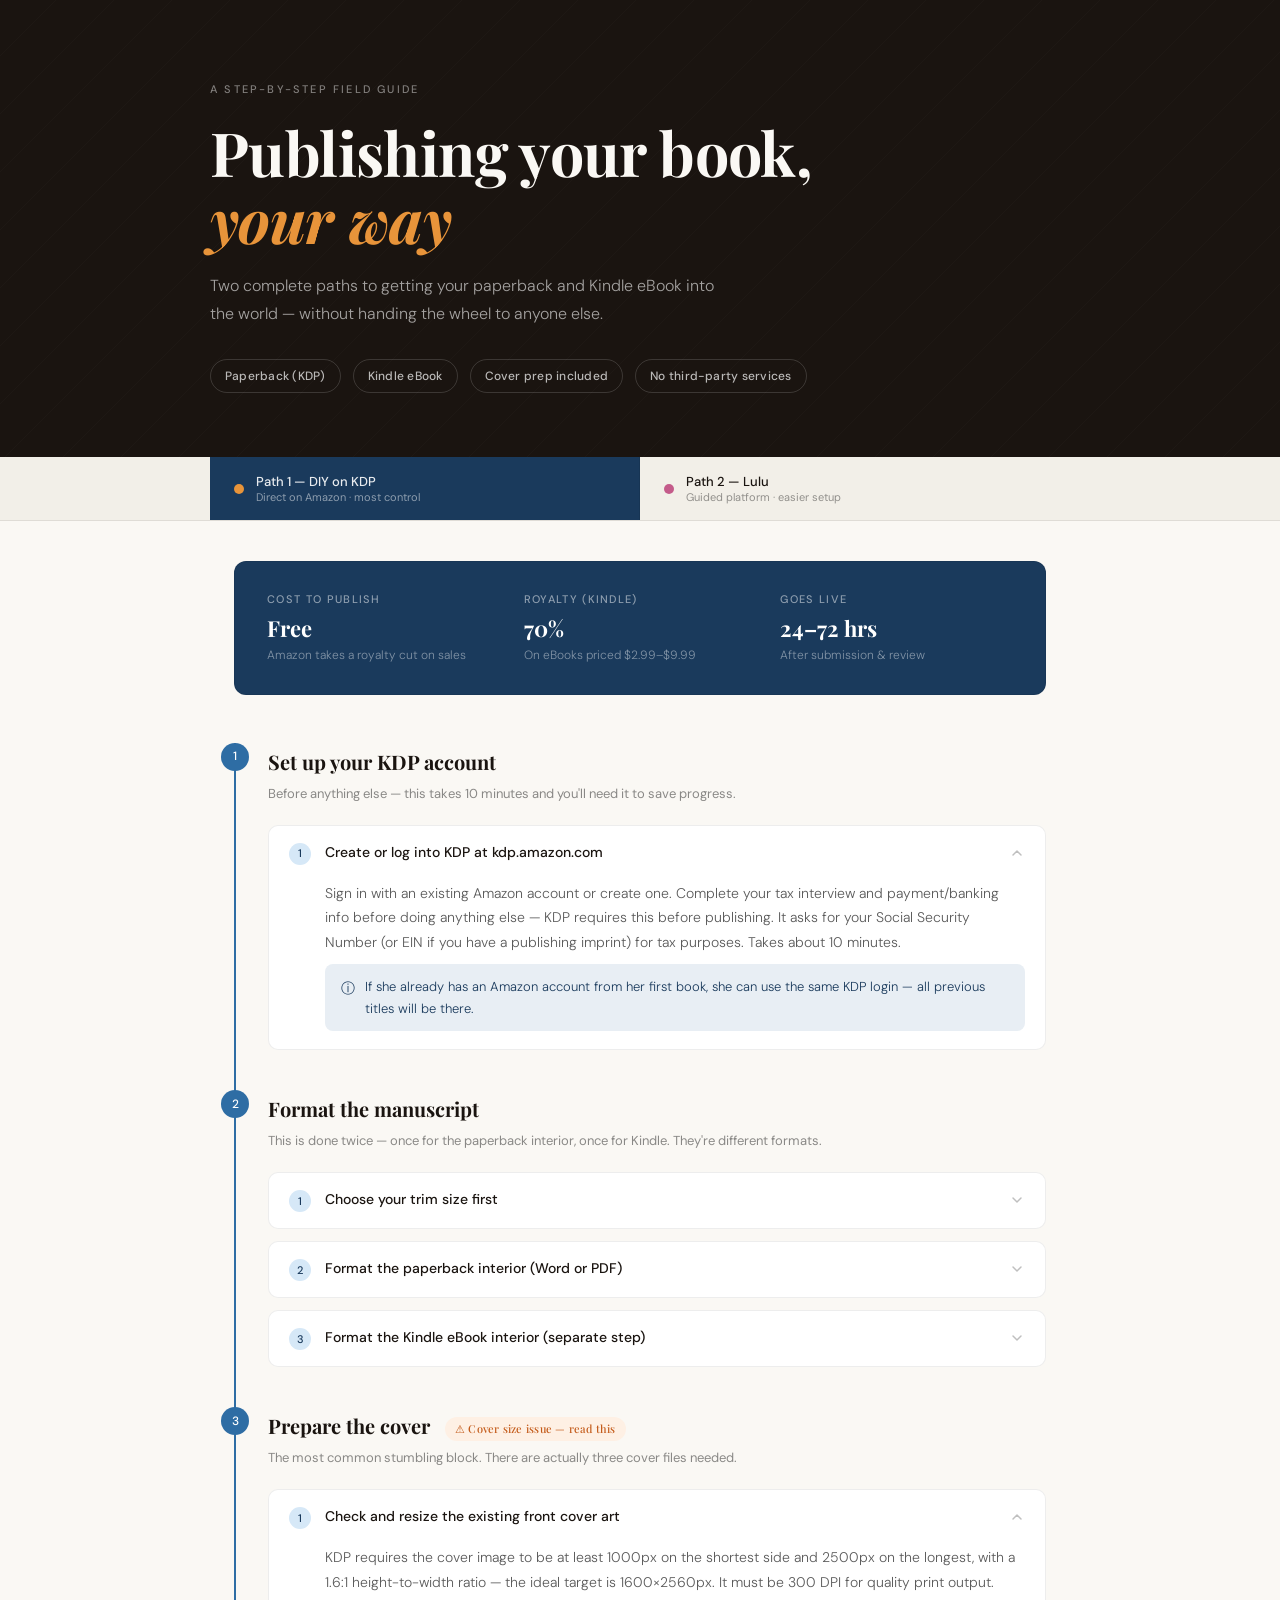
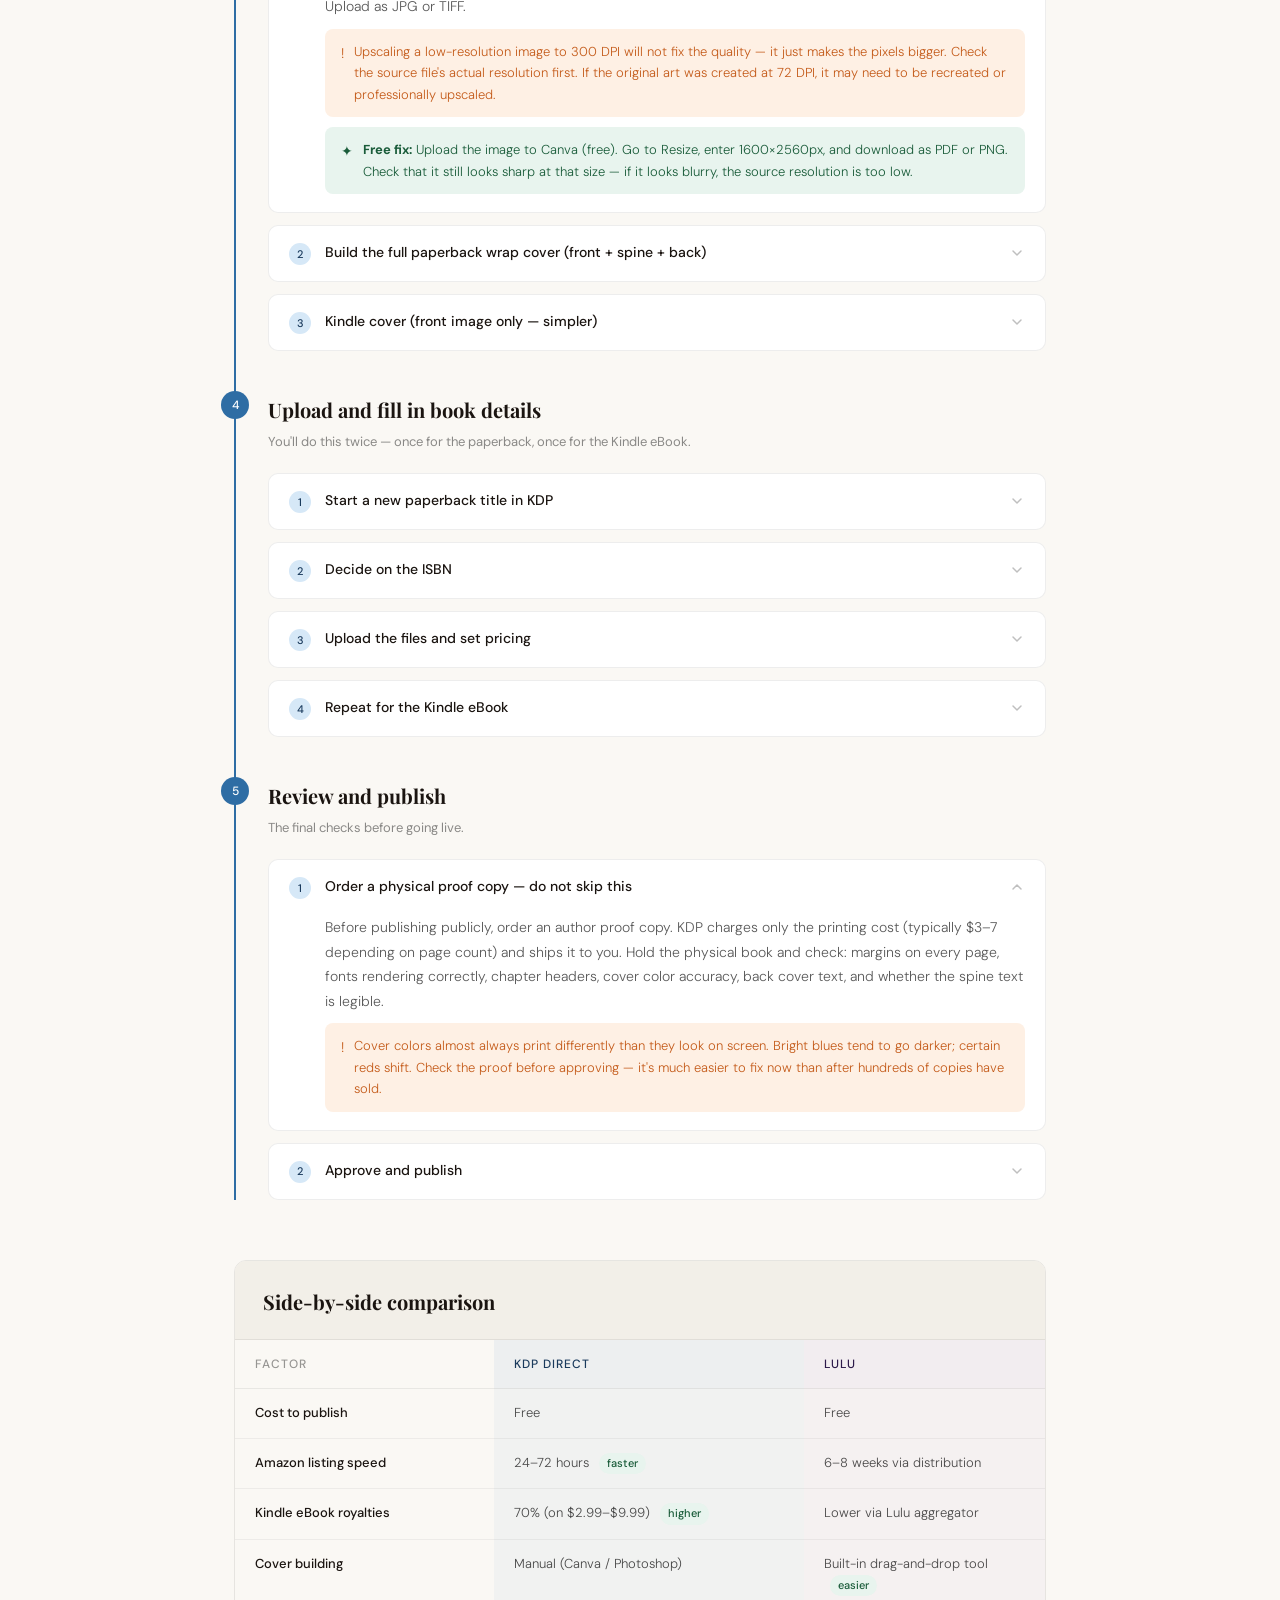
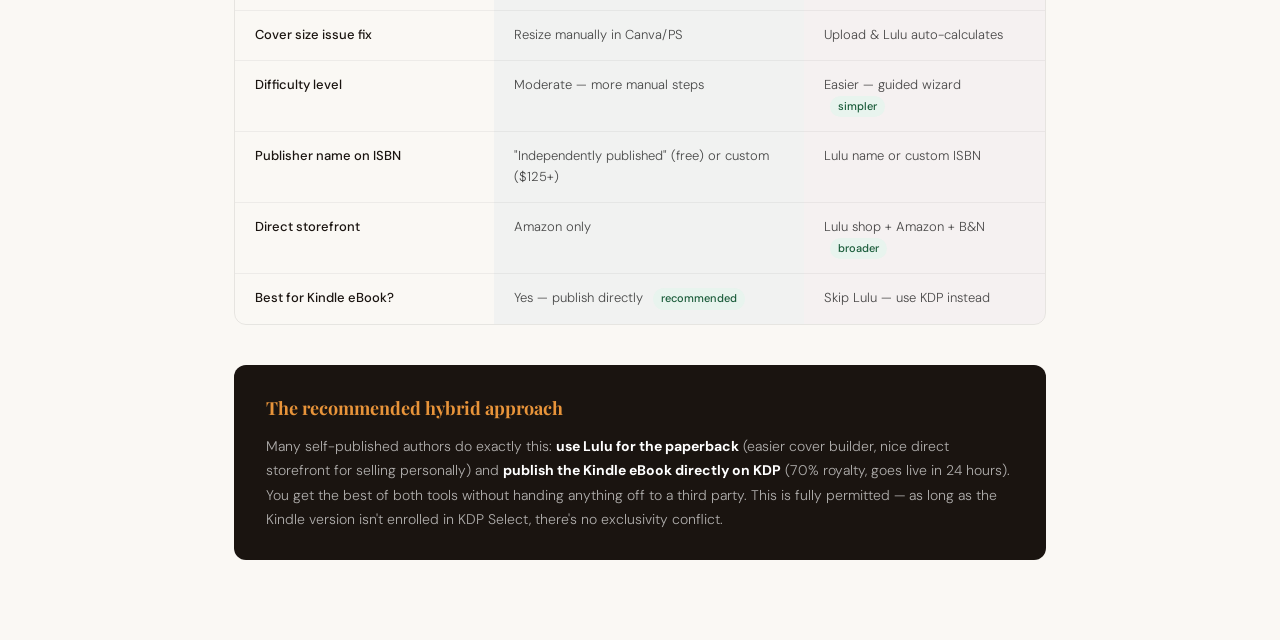
==== index.html @ 511d2b9d "first" ====
<!DOCTYPE html>
<html lang="en">
<head>
<meta charset="UTF-8">
<meta name="viewport" content="width=device-width, initial-scale=1.0">
<title>Self-Publishing Guide — Two Paths to Print</title>
<link href="https://fonts.googleapis.com/css2?family=Playfair+Display:ital,wght@0,400;0,700;1,400&family=DM+Sans:wght@300;400;500&display=swap" rel="stylesheet">
<style>
  :root {
    --ink: #1a1410;
    --paper: #faf8f4;
    --paper2: #f2efe8;
    --kdp-dark: #1a3a5c;
    --kdp-mid: #2e6da4;
    --kdp-light: #d6e8f7;
    --kdp-accent: #e8943a;
    --lulu-dark: #2d1a4a;
    --lulu-mid: #7b4fa6;
    --lulu-light: #ecdff7;
    --lulu-accent: #c45b8a;
    --warn: #c45b1a;
    --warn-bg: #fef0e4;
    --tip-bg: #e8f4ee;
    --tip: #1a5c3a;
    --note-bg: #e8eef4;
    --note: #1a3a5c;
  }

  * { box-sizing: border-box; margin: 0; padding: 0; }

  body {
    font-family: 'DM Sans', sans-serif;
    background: var(--paper);
    color: var(--ink);
    font-weight: 300;
    line-height: 1.7;
  }

  /* HERO */
  .hero {
    background: var(--ink);
    color: var(--paper);
    padding: 80px 48px 64px;
    position: relative;
    overflow: hidden;
  }
  .hero::before {
    content: '';
    position: absolute;
    inset: 0;
    background: repeating-linear-gradient(
      -45deg,
      transparent,
      transparent 40px,
      rgba(255,255,255,0.015) 40px,
      rgba(255,255,255,0.015) 41px
    );
  }
  .hero-inner { position: relative; max-width: 860px; margin: 0 auto; }
  .hero-kicker {
    font-family: 'DM Sans', sans-serif;
    font-size: 11px;
    font-weight: 500;
    letter-spacing: 0.2em;
    text-transform: uppercase;
    color: rgba(255,255,255,0.45);
    margin-bottom: 20px;
  }
  .hero h1 {
    font-family: 'Playfair Display', serif;
    font-size: clamp(2.2rem, 5vw, 3.8rem);
    font-weight: 700;
    line-height: 1.1;
    margin-bottom: 20px;
    letter-spacing: -0.01em;
  }
  .hero h1 em {
    font-style: italic;
    color: var(--kdp-accent);
  }
  .hero-sub {
    font-size: 16px;
    color: rgba(255,255,255,0.6);
    max-width: 520px;
    line-height: 1.7;
  }
  .hero-badges {
    display: flex;
    gap: 12px;
    margin-top: 32px;
    flex-wrap: wrap;
  }
  .hero-badge {
    font-size: 12px;
    font-weight: 500;
    padding: 6px 14px;
    border-radius: 40px;
    border: 1px solid rgba(255,255,255,0.15);
    color: rgba(255,255,255,0.7);
    letter-spacing: 0.02em;
  }

  /* COMPARISON BAR */
  .compare-bar {
    background: var(--paper2);
    border-bottom: 1px solid rgba(0,0,0,0.08);
    padding: 0;
    position: sticky;
    top: 0;
    z-index: 100;
  }
  .compare-inner {
    max-width: 860px;
    margin: 0 auto;
    display: grid;
    grid-template-columns: 1fr 1fr;
  }
  .compare-tab {
    padding: 16px 24px;
    display: flex;
    align-items: center;
    gap: 12px;
    cursor: pointer;
    transition: background 0.2s;
    border: none;
    background: transparent;
    text-align: left;
    font-family: 'DM Sans', sans-serif;
  }
  .compare-tab:first-child { border-right: 1px solid rgba(0,0,0,0.08); }
  .compare-tab.active-kdp { background: var(--kdp-dark); }
  .compare-tab.active-lulu { background: var(--lulu-dark); }
  .compare-tab .tab-dot {
    width: 10px; height: 10px; border-radius: 50%; flex-shrink: 0;
  }
  .kdp-dot { background: var(--kdp-accent); }
  .lulu-dot { background: var(--lulu-accent); }
  .tab-label { font-size: 13px; font-weight: 500; color: var(--ink); }
  .tab-sub { font-size: 11px; color: rgba(0,0,0,0.4); font-weight: 400; }
  .compare-tab.active-kdp .tab-label,
  .compare-tab.active-kdp .tab-sub { color: rgba(255,255,255,0.9); }
  .compare-tab.active-lulu .tab-label,
  .compare-tab.active-lulu .tab-sub { color: rgba(255,255,255,0.9); }
  .compare-tab.active-kdp .tab-sub,
  .compare-tab.active-lulu .tab-sub { color: rgba(255,255,255,0.5); }

  /* CONTENT */
  .content { max-width: 860px; margin: 0 auto; padding: 0 24px 80px; }

  /* GUIDE PANELS */
  .guide { display: none; }
  .guide.visible { display: block; }

  /* INTRO CARD */
  .intro-card {
    margin: 40px 0 48px;
    padding: 28px 32px;
    border-radius: 12px;
    display: grid;
    grid-template-columns: 1fr 1fr 1fr;
    gap: 24px;
    border: 1px solid rgba(0,0,0,0.07);
  }
  .intro-card.kdp-theme { background: var(--kdp-dark); }
  .intro-card.lulu-theme { background: var(--lulu-dark); }
  .intro-stat { }
  .stat-label {
    font-size: 11px;
    font-weight: 500;
    letter-spacing: 0.12em;
    text-transform: uppercase;
    margin-bottom: 6px;
    opacity: 0.5;
    color: #fff;
  }
  .stat-val {
    font-family: 'Playfair Display', serif;
    font-size: 22px;
    font-weight: 700;
    color: #fff;
    line-height: 1.2;
  }
  .stat-note { font-size: 12px; color: rgba(255,255,255,0.45); margin-top: 4px; }

  /* PHASES */
  .phases { display: flex; flex-direction: column; gap: 0; }

  .phase {
    border-left: 2px solid transparent;
    padding-left: 32px;
    position: relative;
    padding-bottom: 40px;
  }
  .phase:last-child { padding-bottom: 0; }
  .phase.kdp-phase { border-color: var(--kdp-mid); }
  .phase.lulu-phase { border-color: var(--lulu-mid); }

  .phase-node {
    position: absolute;
    left: -15px;
    top: 0;
    width: 28px;
    height: 28px;
    border-radius: 50%;
    display: flex;
    align-items: center;
    justify-content: center;
    font-size: 12px;
    font-weight: 500;
    color: #fff;
  }
  .kdp-node { background: var(--kdp-mid); }
  .lulu-node { background: var(--lulu-mid); }

  .phase-title {
    font-family: 'Playfair Display', serif;
    font-size: 20px;
    font-weight: 700;
    margin-bottom: 4px;
    margin-top: 2px;
    color: var(--ink);
  }
  .phase-desc {
    font-size: 13px;
    color: rgba(0,0,0,0.45);
    margin-bottom: 20px;
    font-weight: 400;
  }

  /* STEPS */
  .steps { display: flex; flex-direction: column; gap: 12px; }

  .step {
    background: #fff;
    border: 1px solid rgba(0,0,0,0.07);
    border-radius: 10px;
    overflow: hidden;
  }
  .step-header {
    padding: 16px 20px;
    display: flex;
    align-items: flex-start;
    gap: 14px;
    cursor: pointer;
    user-select: none;
  }
  .step-num {
    width: 22px;
    height: 22px;
    border-radius: 50%;
    display: flex;
    align-items: center;
    justify-content: center;
    font-size: 11px;
    font-weight: 500;
    flex-shrink: 0;
    margin-top: 1px;
  }
  .kdp-num { background: var(--kdp-light); color: var(--kdp-dark); }
  .lulu-num { background: var(--lulu-light); color: var(--lulu-dark); }

  .step-title-text {
    font-size: 14px;
    font-weight: 500;
    flex: 1;
    line-height: 1.5;
    color: var(--ink);
  }
  .step-chevron {
    width: 16px;
    height: 16px;
    flex-shrink: 0;
    margin-top: 3px;
    color: rgba(0,0,0,0.25);
    transition: transform 0.2s;
  }
  .step.open .step-chevron { transform: rotate(180deg); }

  .step-body {
    display: none;
    padding: 0 20px 18px 56px;
  }
  .step.open .step-body { display: block; }

  .step-detail {
    font-size: 14px;
    color: rgba(0,0,0,0.65);
    line-height: 1.75;
    margin-bottom: 10px;
  }

  /* CALLOUTS */
  .callout {
    border-radius: 8px;
    padding: 12px 16px;
    font-size: 13px;
    line-height: 1.65;
    margin-top: 10px;
    display: flex;
    gap: 10px;
    align-items: flex-start;
  }
  .callout-icon { font-size: 14px; flex-shrink: 0; margin-top: 1px; }
  .callout-text { flex: 1; }
  .callout-warn { background: var(--warn-bg); color: var(--warn); }
  .callout-tip { background: var(--tip-bg); color: var(--tip); }
  .callout-note { background: var(--note-bg); color: var(--note); }

  /* COVER BADGE */
  .cover-badge {
    display: inline-block;
    font-size: 11px;
    font-weight: 500;
    padding: 3px 10px;
    border-radius: 20px;
    background: var(--warn-bg);
    color: var(--warn);
    margin-left: 10px;
    vertical-align: middle;
    letter-spacing: 0.02em;
  }

  /* FOOTER COMPARISON */
  .bottom-compare {
    margin-top: 60px;
    border: 1px solid rgba(0,0,0,0.08);
    border-radius: 12px;
    overflow: hidden;
  }
  .bottom-compare h2 {
    font-family: 'Playfair Display', serif;
    font-size: 20px;
    font-weight: 700;
    padding: 24px 28px 20px;
    border-bottom: 1px solid rgba(0,0,0,0.07);
    background: var(--paper2);
  }
  .compare-table { width: 100%; border-collapse: collapse; }
  .compare-table th {
    font-size: 12px;
    font-weight: 500;
    letter-spacing: 0.08em;
    text-transform: uppercase;
    padding: 14px 20px;
    text-align: left;
    color: rgba(0,0,0,0.4);
    border-bottom: 1px solid rgba(0,0,0,0.07);
  }
  .compare-table th:nth-child(2) { background: rgba(46,109,164,0.06); }
  .compare-table th:nth-child(3) { background: rgba(123,79,166,0.06); }
  .compare-table td {
    padding: 14px 20px;
    font-size: 13px;
    border-bottom: 1px solid rgba(0,0,0,0.05);
    vertical-align: top;
    line-height: 1.6;
    color: rgba(0,0,0,0.7);
  }
  .compare-table tr:last-child td { border-bottom: none; }
  .compare-table td:first-child { font-weight: 500; color: var(--ink); width: 32%; }
  .compare-table td:nth-child(2) { background: rgba(46,109,164,0.04); }
  .compare-table td:nth-child(3) { background: rgba(123,79,166,0.04); }
  .col-kdp { color: var(--kdp-dark) !important; font-weight: 500 !important; }
  .col-lulu { color: var(--lulu-dark) !important; font-weight: 500 !important; }
  .win { display: inline-block; font-size: 11px; background: #e8f4ee; color: #1a5c3a; padding: 2px 8px; border-radius: 20px; font-weight: 500; margin-left: 6px; }

  /* HYBRID TIP */
  .hybrid-tip {
    margin-top: 40px;
    padding: 28px 32px;
    background: var(--ink);
    border-radius: 12px;
    color: #fff;
  }
  .hybrid-tip h3 {
    font-family: 'Playfair Display', serif;
    font-size: 18px;
    font-weight: 700;
    margin-bottom: 10px;
    color: var(--kdp-accent);
  }
  .hybrid-tip p { font-size: 14px; color: rgba(255,255,255,0.65); line-height: 1.75; }

  /* RESPONSIVE */
  @media (max-width: 640px) {
    .hero { padding: 48px 24px 40px; }
    .intro-card { grid-template-columns: 1fr; }
    .phase { padding-left: 24px; }
    .compare-table th:first-child, .compare-table td:first-child { display: none; }
    .hybrid-tip { padding: 24px 20px; }
    .bottom-compare h2 { padding: 20px 20px 16px; }
  }

  /* ANIMATIONS */
  @keyframes fadeUp {
    from { opacity: 0; transform: translateY(16px); }
    to { opacity: 1; transform: translateY(0); }
  }
  .guide.visible .phase {
    animation: fadeUp 0.3s ease both;
  }
  .guide.visible .phase:nth-child(1) { animation-delay: 0.05s; }
  .guide.visible .phase:nth-child(2) { animation-delay: 0.1s; }
  .guide.visible .phase:nth-child(3) { animation-delay: 0.15s; }
  .guide.visible .phase:nth-child(4) { animation-delay: 0.2s; }
  .guide.visible .phase:nth-child(5) { animation-delay: 0.25s; }
</style>
</head>
<body>

<div class="hero">
  <div class="hero-inner">
    <div class="hero-kicker">A step-by-step field guide</div>
    <h1>Publishing your book,<br><em>your way</em></h1>
    <p class="hero-sub">Two complete paths to getting your paperback and Kindle eBook into the world — without handing the wheel to anyone else.</p>
    <div class="hero-badges">
      <div class="hero-badge">Paperback (KDP)</div>
      <div class="hero-badge">Kindle eBook</div>
      <div class="hero-badge">Cover prep included</div>
      <div class="hero-badge">No third-party services</div>
    </div>
  </div>
</div>

<div class="compare-bar">
  <div class="compare-inner">
    <button class="compare-tab active-kdp" id="tab-kdp" onclick="showGuide('kdp')">
      <div class="tab-dot kdp-dot"></div>
      <div>
        <div class="tab-label">Path 1 — DIY on KDP</div>
        <div class="tab-sub">Direct on Amazon · most control</div>
      </div>
    </button>
    <button class="compare-tab" id="tab-lulu" onclick="showGuide('lulu')">
      <div class="tab-dot lulu-dot"></div>
      <div>
        <div class="tab-label">Path 2 — Lulu</div>
        <div class="tab-sub">Guided platform · easier setup</div>
      </div>
    </button>
  </div>
</div>

<div class="content">

  <!-- KDP GUIDE -->
  <div class="guide visible" id="guide-kdp">

    <div class="intro-card kdp-theme">
      <div class="intro-stat">
        <div class="stat-label">Cost to publish</div>
        <div class="stat-val">Free</div>
        <div class="stat-note">Amazon takes a royalty cut on sales</div>
      </div>
      <div class="intro-stat">
        <div class="stat-label">Royalty (Kindle)</div>
        <div class="stat-val">70%</div>
        <div class="stat-note">On eBooks priced $2.99–$9.99</div>
      </div>
      <div class="intro-stat">
        <div class="stat-label">Goes live</div>
        <div class="stat-val">24–72 hrs</div>
        <div class="stat-note">After submission & review</div>
      </div>
    </div>

    <div class="phases">

      <div class="phase kdp-phase">
        <div class="phase-node kdp-node">1</div>
        <div class="phase-title">Set up your KDP account</div>
        <div class="phase-desc">Before anything else — this takes 10 minutes and you'll need it to save progress.</div>
        <div class="steps">
          <div class="step open">
            <div class="step-header" onclick="toggleStep(this)">
              <div class="step-num kdp-num">1</div>
              <div class="step-title-text">Create or log into KDP at kdp.amazon.com</div>
              <svg class="step-chevron" viewBox="0 0 16 16" fill="none"><path d="M4 6l4 4 4-4" stroke="currentColor" stroke-width="1.5" stroke-linecap="round" stroke-linejoin="round"/></svg>
            </div>
            <div class="step-body">
              <p class="step-detail">Sign in with an existing Amazon account or create one. Complete your tax interview and payment/banking info before doing anything else — KDP requires this before publishing. It asks for your Social Security Number (or EIN if you have a publishing imprint) for tax purposes. Takes about 10 minutes.</p>
              <div class="callout callout-note">
                <span class="callout-icon">ⓘ</span>
                <span class="callout-text">If she already has an Amazon account from her first book, she can use the same KDP login — all previous titles will be there.</span>
              </div>
            </div>
          </div>
        </div>
      </div>

      <div class="phase kdp-phase">
        <div class="phase-node kdp-node">2</div>
        <div class="phase-title">Format the manuscript</div>
        <div class="phase-desc">This is done twice — once for the paperback interior, once for Kindle. They're different formats.</div>
        <div class="steps">

          <div class="step">
            <div class="step-header" onclick="toggleStep(this)">
              <div class="step-num kdp-num">1</div>
              <div class="step-title-text">Choose your trim size first</div>
              <svg class="step-chevron" viewBox="0 0 16 16" fill="none"><path d="M4 6l4 4 4-4" stroke="currentColor" stroke-width="1.5" stroke-linecap="round" stroke-linejoin="round"/></svg>
            </div>
            <div class="step-body">
              <p class="step-detail">The most common trim sizes for fiction and narrative nonfiction are 5×8", 5.5×8.5", and 6×9". Pick this before formatting — it determines the page size and margins in your Word file, and you don't want to redo it. When in doubt, 5.5×8.5" is a versatile, clean choice for most books.</p>
            </div>
          </div>

          <div class="step">
            <div class="step-header" onclick="toggleStep(this)">
              <div class="step-num kdp-num">2</div>
              <div class="step-title-text">Format the paperback interior (Word or PDF)</div>
              <svg class="step-chevron" viewBox="0 0 16 16" fill="none"><path d="M4 6l4 4 4-4" stroke="currentColor" stroke-width="1.5" stroke-linecap="round" stroke-linejoin="round"/></svg>
            </div>
            <div class="step-body">
              <p class="step-detail">KDP accepts a Word .docx or PDF for the interior. Set the page size in Word to match your trim size (File → Page Setup). Set margins to at least 0.5" on all sides — the gutter (spine side) needs a bit more, around 0.75". Use consistent Heading styles for chapter titles so the table of contents works. Remove headers/footers from the first page of each chapter.</p>
              <div class="callout callout-tip">
                <span class="callout-icon">✦</span>
                <span class="callout-text"><strong>Free shortcut:</strong> Download KDP's pre-formatted Word template directly from your KDP dashboard (look under "Paperback resources"). Start by pasting the manuscript into that template instead of formatting from scratch.</span>
              </div>
            </div>
          </div>

          <div class="step">
            <div class="step-header" onclick="toggleStep(this)">
              <div class="step-num kdp-num">3</div>
              <div class="step-title-text">Format the Kindle eBook interior (separate step)</div>
              <svg class="step-chevron" viewBox="0 0 16 16" fill="none"><path d="M4 6l4 4 4-4" stroke="currentColor" stroke-width="1.5" stroke-linecap="round" stroke-linejoin="round"/></svg>
            </div>
            <div class="step-body">
              <p class="step-detail">Kindle uses a reflowable format — the reader adjusts font size, so fixed page layouts don't apply. The simplest path: upload a clean Word .docx with proper Heading 1 / Heading 2 styles applied to chapter titles. KDP will convert it automatically into the Kindle format.</p>
              <div class="callout callout-tip">
                <span class="callout-icon">✦</span>
                <span class="callout-text"><strong>For more control:</strong> Download the free Kindle Create app from Amazon. It lets you style and preview the book exactly as it'll look on a Kindle device before uploading.</span>
              </div>
            </div>
          </div>

        </div>
      </div>

      <div class="phase kdp-phase">
        <div class="phase-node kdp-node">3</div>
        <div class="phase-title">Prepare the cover <span class="cover-badge">⚠ Cover size issue — read this</span></div>
        <div class="phase-desc">The most common stumbling block. There are actually three cover files needed.</div>
        <div class="steps">

          <div class="step open">
            <div class="step-header" onclick="toggleStep(this)">
              <div class="step-num kdp-num">1</div>
              <div class="step-title-text">Check and resize the existing front cover art</div>
              <svg class="step-chevron" viewBox="0 0 16 16" fill="none"><path d="M4 6l4 4 4-4" stroke="currentColor" stroke-width="1.5" stroke-linecap="round" stroke-linejoin="round"/></svg>
            </div>
            <div class="step-body">
              <p class="step-detail">KDP requires the cover image to be at least 1000px on the shortest side and 2500px on the longest, with a 1.6:1 height-to-width ratio — the ideal target is 1600×2560px. It must be 300 DPI for quality print output. Upload as JPG or TIFF.</p>
              <div class="callout callout-warn">
                <span class="callout-icon">!</span>
                <span class="callout-text">Upscaling a low-resolution image to 300 DPI will not fix the quality — it just makes the pixels bigger. Check the source file's actual resolution first. If the original art was created at 72 DPI, it may need to be recreated or professionally upscaled.</span>
              </div>
              <div class="callout callout-tip">
                <span class="callout-icon">✦</span>
                <span class="callout-text"><strong>Free fix:</strong> Upload the image to Canva (free). Go to Resize, enter 1600×2560px, and download as PDF or PNG. Check that it still looks sharp at that size — if it looks blurry, the source resolution is too low.</span>
              </div>
            </div>
          </div>

          <div class="step">
            <div class="step-header" onclick="toggleStep(this)">
              <div class="step-num kdp-num">2</div>
              <div class="step-title-text">Build the full paperback wrap cover (front + spine + back)</div>
              <svg class="step-chevron" viewBox="0 0 16 16" fill="none"><path d="M4 6l4 4 4-4" stroke="currentColor" stroke-width="1.5" stroke-linecap="round" stroke-linejoin="round"/></svg>
            </div>
            <div class="step-body">
              <p class="step-detail">The paperback needs a full wrap-around cover — front cover, spine, and back cover as a single flat file. The spine width is calculated based on your page count and paper type. Use KDP's free Cover Calculator tool (in the KDP dashboard) to get the exact spine width, then download the blank template PDF. Design the full wrap around that template in Canva, Photoshop, or Affinity Publisher. Export as a PDF with bleed included.</p>
              <div class="callout callout-note">
                <span class="callout-icon">ⓘ</span>
                <span class="callout-text">In Canva, search "KDP book cover" and enter your exact dimensions from the Cover Calculator. Canva's free plan handles this fine. Make sure the spine text (title + author name) is legible — it's easy to make it too small.</span>
              </div>
            </div>
          </div>

          <div class="step">
            <div class="step-header" onclick="toggleStep(this)">
              <div class="step-num kdp-num">3</div>
              <div class="step-title-text">Kindle cover (front image only — simpler)</div>
              <svg class="step-chevron" viewBox="0 0 16 16" fill="none"><path d="M4 6l4 4 4-4" stroke="currentColor" stroke-width="1.5" stroke-linecap="round" stroke-linejoin="round"/></svg>
            </div>
            <div class="step-body">
              <p class="step-detail">For the Kindle listing, you only need the front cover image — no spine or back. The same resized front cover file from Step 1 works perfectly here. Upload as a JPG.</p>
            </div>
          </div>

        </div>
      </div>

      <div class="phase kdp-phase">
        <div class="phase-node kdp-node">4</div>
        <div class="phase-title">Upload and fill in book details</div>
        <div class="phase-desc">You'll do this twice — once for the paperback, once for the Kindle eBook.</div>
        <div class="steps">

          <div class="step">
            <div class="step-header" onclick="toggleStep(this)">
              <div class="step-num kdp-num">1</div>
              <div class="step-title-text">Start a new paperback title in KDP</div>
              <svg class="step-chevron" viewBox="0 0 16 16" fill="none"><path d="M4 6l4 4 4-4" stroke="currentColor" stroke-width="1.5" stroke-linecap="round" stroke-linejoin="round"/></svg>
            </div>
            <div class="step-body">
              <p class="step-detail">In your KDP dashboard, click "Create" → "Paperback." Fill in: title, subtitle (if any), series name and number (if applicable), author name, and description. The description is your book's sales pitch on Amazon — write it like back-cover copy. Hook in the first sentence. You also choose up to 7 keywords and 2 BISAC categories (the genre classifications).</p>
              <div class="callout callout-tip">
                <span class="callout-icon">✦</span>
                <span class="callout-text">Keywords matter for discoverability on Amazon. Think about what a reader would type when searching for a book like yours — specific phrases work better than single words.</span>
              </div>
            </div>
          </div>

          <div class="step">
            <div class="step-header" onclick="toggleStep(this)">
              <div class="step-num kdp-num">2</div>
              <div class="step-title-text">Decide on the ISBN</div>
              <svg class="step-chevron" viewBox="0 0 16 16" fill="none"><path d="M4 6l4 4 4-4" stroke="currentColor" stroke-width="1.5" stroke-linecap="round" stroke-linejoin="round"/></svg>
            </div>
            <div class="step-body">
              <p class="step-detail">KDP offers a free ISBN, but it will list "Independently published" as the publisher name. If she wants a custom publisher name — even just a personal imprint name like "Sage River Press" — she'll need to buy her own ISBN from Bowker at myidentifiers.com. Pricing: $125 for one, $295 for 10.</p>
              <div class="callout callout-note">
                <span class="callout-icon">ⓘ</span>
                <span class="callout-text">For most authors, the free KDP ISBN is completely fine. The publisher name is visible on the Amazon page, but most readers don't notice or care. Buying your own ISBN matters more if you're selling through libraries or bookstores.</span>
              </div>
            </div>
          </div>

          <div class="step">
            <div class="step-header" onclick="toggleStep(this)">
              <div class="step-num kdp-num">3</div>
              <div class="step-title-text">Upload the files and set pricing</div>
              <svg class="step-chevron" viewBox="0 0 16 16" fill="none"><path d="M4 6l4 4 4-4" stroke="currentColor" stroke-width="1.5" stroke-linecap="round" stroke-linejoin="round"/></svg>
            </div>
            <div class="step-body">
              <p class="step-detail">Upload the interior PDF and the full-wrap cover PDF. KDP will show a live previewer — check it page by page. Then set your list price. KDP shows the minimum price based on printing cost (varies by page count, paper type, and trim size). For royalties: paperback earns 60% minus the printing cost per copy; Kindle eBooks priced $2.99–$9.99 earn 70%.</p>
            </div>
          </div>

          <div class="step">
            <div class="step-header" onclick="toggleStep(this)">
              <div class="step-num kdp-num">4</div>
              <div class="step-title-text">Repeat for the Kindle eBook</div>
              <svg class="step-chevron" viewBox="0 0 16 16" fill="none"><path d="M4 6l4 4 4-4" stroke="currentColor" stroke-width="1.5" stroke-linecap="round" stroke-linejoin="round"/></svg>
            </div>
            <div class="step-body">
              <p class="step-detail">Go back to "Create" → "Kindle eBook" and repeat the process with the eBook interior file and front cover image. After both are created, link them together — KDP will ask if you want to link the paperback and eBook on the same product page so they share reviews.</p>
              <div class="callout callout-tip">
                <span class="callout-icon">✦</span>
                <span class="callout-text">Always link the paperback and Kindle versions. Shared reviews build social proof faster on a single listing than split across two.</span>
              </div>
            </div>
          </div>

        </div>
      </div>

      <div class="phase kdp-phase">
        <div class="phase-node kdp-node">5</div>
        <div class="phase-title">Review and publish</div>
        <div class="phase-desc">The final checks before going live.</div>
        <div class="steps">

          <div class="step open">
            <div class="step-header" onclick="toggleStep(this)">
              <div class="step-num kdp-num">1</div>
              <div class="step-title-text">Order a physical proof copy — do not skip this</div>
              <svg class="step-chevron" viewBox="0 0 16 16" fill="none"><path d="M4 6l4 4 4-4" stroke="currentColor" stroke-width="1.5" stroke-linecap="round" stroke-linejoin="round"/></svg>
            </div>
            <div class="step-body">
              <p class="step-detail">Before publishing publicly, order an author proof copy. KDP charges only the printing cost (typically $3–7 depending on page count) and ships it to you. Hold the physical book and check: margins on every page, fonts rendering correctly, chapter headers, cover color accuracy, back cover text, and whether the spine text is legible.</p>
              <div class="callout callout-warn">
                <span class="callout-icon">!</span>
                <span class="callout-text">Cover colors almost always print differently than they look on screen. Bright blues tend to go darker; certain reds shift. Check the proof before approving — it's much easier to fix now than after hundreds of copies have sold.</span>
              </div>
            </div>
          </div>

          <div class="step">
            <div class="step-header" onclick="toggleStep(this)">
              <div class="step-num kdp-num">2</div>
              <div class="step-title-text">Approve and publish</div>
              <svg class="step-chevron" viewBox="0 0 16 16" fill="none"><path d="M4 6l4 4 4-4" stroke="currentColor" stroke-width="1.5" stroke-linecap="round" stroke-linejoin="round"/></svg>
            </div>
            <div class="step-body">
              <p class="step-detail">Once happy with everything, click "Publish." The paperback will be live on Amazon within 72 hours; the Kindle eBook within 24–48 hours. Both will appear on the same Amazon product page if linked. She'll receive an email confirmation when each goes live.</p>
            </div>
          </div>

        </div>
      </div>

    </div>
  </div>

  <!-- LULU GUIDE -->
  <div class="guide" id="guide-lulu">

    <div class="intro-card lulu-theme">
      <div class="intro-stat">
        <div class="stat-label">Cost to publish</div>
        <div class="stat-val">Free</div>
        <div class="stat-note">Small per-sale platform fee</div>
      </div>
      <div class="intro-stat">
        <div class="stat-label">Amazon listing</div>
        <div class="stat-val">6–8 weeks</div>
        <div class="stat-note">Via Lulu's distribution network</div>
      </div>
      <div class="intro-stat">
        <div class="stat-label">Difficulty</div>
        <div class="stat-val">Easier</div>
        <div class="stat-note">Guided wizard, built-in cover tool</div>
      </div>
    </div>

    <div class="phases">

      <div class="phase lulu-phase">
        <div class="phase-node lulu-node">1</div>
        <div class="phase-title">Set up a Lulu account</div>
        <div class="phase-desc">Quick signup — no payment info needed upfront.</div>
        <div class="steps">
          <div class="step open">
            <div class="step-header" onclick="toggleStep(this)">
              <div class="step-num lulu-num">1</div>
              <div class="step-title-text">Create a free account at lulu.com</div>
              <svg class="step-chevron" viewBox="0 0 16 16" fill="none"><path d="M4 6l4 4 4-4" stroke="currentColor" stroke-width="1.5" stroke-linecap="round" stroke-linejoin="round"/></svg>
            </div>
            <div class="step-body">
              <p class="step-detail">Go to lulu.com and sign up. Lulu is free to publish on — you only pay for physical proof copies or if you want premium distribution features. Add payment info when prompted during the setup wizard.</p>
            </div>
          </div>
        </div>
      </div>

      <div class="phase lulu-phase">
        <div class="phase-node lulu-node">2</div>
        <div class="phase-title">Format the manuscript</div>
        <div class="phase-desc">Similar to KDP, but Lulu provides its own templates — and the eBook path is a bit different.</div>
        <div class="steps">

          <div class="step open">
            <div class="step-header" onclick="toggleStep(this)">
              <div class="step-num lulu-num">1</div>
              <div class="step-title-text">Download Lulu's free Word template for your trim size</div>
              <svg class="step-chevron" viewBox="0 0 16 16" fill="none"><path d="M4 6l4 4 4-4" stroke="currentColor" stroke-width="1.5" stroke-linecap="round" stroke-linejoin="round"/></svg>
            </div>
            <div class="step-body">
              <p class="step-detail">Lulu has pre-formatted Word templates for every trim size at lulu.com/create/templates. Download the one matching your chosen size and paste the manuscript into it. Adjust fonts, heading styles, and spacing to taste.</p>
            </div>
          </div>

          <div class="step">
            <div class="step-header" onclick="toggleStep(this)">
              <div class="step-num lulu-num">2</div>
              <div class="step-title-text">Export to PDF with embedded fonts</div>
              <svg class="step-chevron" viewBox="0 0 16 16" fill="none"><path d="M4 6l4 4 4-4" stroke="currentColor" stroke-width="1.5" stroke-linecap="round" stroke-linejoin="round"/></svg>
            </div>
            <div class="step-body">
              <p class="step-detail">In Word, go to File → Save As → PDF. Before saving, open "Options" and check "ISO 19005-1 compliant (PDF/A)" or simply ensure "Embed fonts in the file" is checked. This is critical — if fonts aren't embedded, Lulu will either reject the file or the text will render incorrectly.</p>
              <div class="callout callout-warn">
                <span class="callout-icon">!</span>
                <span class="callout-text">This is the single most common upload error on Lulu. Always double-check that fonts are embedded before uploading the PDF.</span>
              </div>
            </div>
          </div>

          <div class="step">
            <div class="step-header" onclick="toggleStep(this)">
              <div class="step-num lulu-num">3</div>
              <div class="step-title-text">For the Kindle eBook — use KDP directly instead</div>
              <svg class="step-chevron" viewBox="0 0 16 16" fill="none"><path d="M4 6l4 4 4-4" stroke="currentColor" stroke-width="1.5" stroke-linecap="round" stroke-linejoin="round"/></svg>
            </div>
            <div class="step-body">
              <p class="step-detail">Lulu does offer eBook distribution, but it routes through a third-party aggregator and the royalty cut is noticeably lower than publishing directly on KDP. The popular approach: use Lulu for the paperback, and publish the Kindle version directly on KDP. This is fully allowed as long as she doesn't enroll the Kindle version in KDP Select (which requires exclusivity).</p>
              <div class="callout callout-tip">
                <span class="callout-icon">✦</span>
                <span class="callout-text"><strong>Recommended hybrid:</strong> Lulu for print + KDP direct for Kindle. Best of both worlds — Lulu's easier print workflow and KDP's higher eBook royalties.</span>
              </div>
            </div>
          </div>

        </div>
      </div>

      <div class="phase lulu-phase">
        <div class="phase-node lulu-node">3</div>
        <div class="phase-title">Prepare the cover <span class="cover-badge">⚠ Cover size issue — read this</span></div>
        <div class="phase-desc">Lulu's built-in cover builder makes this significantly easier than doing it manually.</div>
        <div class="steps">

          <div class="step open">
            <div class="step-header" onclick="toggleStep(this)">
              <div class="step-num lulu-num">1</div>
              <div class="step-title-text">Use Lulu's built-in cover builder (recommended)</div>
              <svg class="step-chevron" viewBox="0 0 16 16" fill="none"><path d="M4 6l4 4 4-4" stroke="currentColor" stroke-width="1.5" stroke-linecap="round" stroke-linejoin="round"/></svg>
            </div>
            <div class="step-body">
              <p class="step-detail">Inside the Lulu project wizard, there's a drag-and-drop cover builder. Upload the front cover art as an image and Lulu automatically calculates the spine width and lays out the full wrap. This is the easiest path — no Photoshop or Canva required.</p>
              <div class="callout callout-tip">
                <span class="callout-icon">✦</span>
                <span class="callout-text">This is the biggest advantage Lulu has over KDP — you don't need to manually calculate the spine width or build a full wrap cover from scratch. Lulu handles all of that once you upload the front art.</span>
              </div>
              <div class="callout callout-warn">
                <span class="callout-icon">!</span>
                <span class="callout-text">The front cover art still needs to be at least 300 DPI. If the current file is a low-resolution JPG (from a web save, for example), it will look blurry in print. Check the source file's actual resolution before uploading.</span>
              </div>
            </div>
          </div>

          <div class="step">
            <div class="step-header" onclick="toggleStep(this)">
              <div class="step-num lulu-num">2</div>
              <div class="step-title-text">Or upload a custom full-wrap cover PDF (advanced)</div>
              <svg class="step-chevron" viewBox="0 0 16 16" fill="none"><path d="M4 6l4 4 4-4" stroke="currentColor" stroke-width="1.5" stroke-linecap="round" stroke-linejoin="round"/></svg>
            </div>
            <div class="step-body">
              <p class="step-detail">If she wants full design control, Lulu has a Cover Template Generator in the project dashboard that outputs the exact dimensions for the full wrap. Design around that template in Canva or Photoshop and upload as a PDF with crop marks and bleed included.</p>
            </div>
          </div>

        </div>
      </div>

      <div class="phase lulu-phase">
        <div class="phase-node lulu-node">4</div>
        <div class="phase-title">Set up the project and book details</div>
        <div class="phase-desc">Lulu's guided wizard walks through each field — nothing is hidden.</div>
        <div class="steps">

          <div class="step">
            <div class="step-header" onclick="toggleStep(this)">
              <div class="step-num lulu-num">1</div>
              <div class="step-title-text">Start a new print book project</div>
              <svg class="step-chevron" viewBox="0 0 16 16" fill="none"><path d="M4 6l4 4 4-4" stroke="currentColor" stroke-width="1.5" stroke-linecap="round" stroke-linejoin="round"/></svg>
            </div>
            <div class="step-body">
              <p class="step-detail">Click "Create" → "Print Book." The wizard will ask: trim size, paper type (white or cream — cream is traditional for fiction), binding type (perfect bound for paperback), and whether the interior is black & white or color. Choose based on the manuscript's content.</p>
            </div>
          </div>

          <div class="step">
            <div class="step-header" onclick="toggleStep(this)">
              <div class="step-num lulu-num">2</div>
              <div class="step-title-text">Fill in title, author, and metadata</div>
              <svg class="step-chevron" viewBox="0 0 16 16" fill="none"><path d="M4 6l4 4 4-4" stroke="currentColor" stroke-width="1.5" stroke-linecap="round" stroke-linejoin="round"/></svg>
            </div>
            <div class="step-body">
              <p class="step-detail">Title, author name, book description, genre category. Lulu assigns a free ISBN automatically for distributed books. If she has her own ISBN from Bowker, she can enter it here instead.</p>
            </div>
          </div>

          <div class="step">
            <div class="step-header" onclick="toggleStep(this)">
              <div class="step-num lulu-num">3</div>
              <div class="step-title-text">Choose distribution</div>
              <svg class="step-chevron" viewBox="0 0 16 16" fill="none"><path d="M4 6l4 4 4-4" stroke="currentColor" stroke-width="1.5" stroke-linecap="round" stroke-linejoin="round"/></svg>
            </div>
            <div class="step-body">
              <p class="step-detail">Lulu's "Global Distribution" option (free to enable) sends the book to Amazon, Barnes & Noble, and other retail channels. However, it takes 6–8 weeks to appear on Amazon this way — much slower than KDP's 72-hour listing. If speed matters, consider publishing the paperback on KDP directly and using Lulu as a separate channel for direct/personal sales.</p>
              <div class="callout callout-note">
                <span class="callout-icon">ⓘ</span>
                <span class="callout-text">Running Lulu and KDP simultaneously for the same paperback is allowed. Just make sure the prices are consistent — Amazon may suppress Lulu's listing if KDP shows a lower price.</span>
              </div>
            </div>
          </div>

          <div class="step">
            <div class="step-header" onclick="toggleStep(this)">
              <div class="step-num lulu-num">4</div>
              <div class="step-title-text">Set pricing</div>
              <svg class="step-chevron" viewBox="0 0 16 16" fill="none"><path d="M4 6l4 4 4-4" stroke="currentColor" stroke-width="1.5" stroke-linecap="round" stroke-linejoin="round"/></svg>
            </div>
            <div class="step-body">
              <p class="step-detail">Lulu shows the base printing cost per copy. Set your retail price above that — the difference is your revenue minus Lulu's platform fee. Royalties through Lulu's distribution are generally lower than KDP direct, but the difference matters less for print than for eBooks.</p>
            </div>
          </div>

        </div>
      </div>

      <div class="phase lulu-phase">
        <div class="phase-node lulu-node">5</div>
        <div class="phase-title">Review and publish</div>
        <div class="phase-desc">Lulu's previewer is excellent — use it before ordering a proof.</div>
        <div class="steps">

          <div class="step open">
            <div class="step-header" onclick="toggleStep(this)">
              <div class="step-num lulu-num">1</div>
              <div class="step-title-text">Preview in Lulu's online 3D previewer</div>
              <svg class="step-chevron" viewBox="0 0 16 16" fill="none"><path d="M4 6l4 4 4-4" stroke="currentColor" stroke-width="1.5" stroke-linecap="round" stroke-linejoin="round"/></svg>
            </div>
            <div class="step-body">
              <p class="step-detail">Lulu renders a 3D preview of the book before any printing happens. Flip through every page in the viewer — check margins, chapter page breaks, fonts, cover wrap alignment, and back cover text. Fix any issues and re-upload before ordering a proof.</p>
            </div>
          </div>

          <div class="step">
            <div class="step-header" onclick="toggleStep(this)">
              <div class="step-num lulu-num">2</div>
              <div class="step-title-text">Order a physical proof copy</div>
              <svg class="step-chevron" viewBox="0 0 16 16" fill="none"><path d="M4 6l4 4 4-4" stroke="currentColor" stroke-width="1.5" stroke-linecap="round" stroke-linejoin="round"/></svg>
            </div>
            <div class="step-body">
              <p class="step-detail">Order one copy at printing cost. Lulu ships it to you directly. Check everything in hand — cover finish (matte vs glossy), paper weight, interior contrast, spine text legibility, and margins on the outermost pages.</p>
              <div class="callout callout-warn">
                <span class="callout-icon">!</span>
                <span class="callout-text">Don't skip the physical proof. Screens show color differently than ink on paper — and small layout issues (text too close to the edge) only become obvious when you're physically turning pages.</span>
              </div>
            </div>
          </div>

          <div class="step">
            <div class="step-header" onclick="toggleStep(this)">
              <div class="step-num lulu-num">3</div>
              <div class="step-title-text">Approve and enable distribution</div>
              <svg class="step-chevron" viewBox="0 0 16 16" fill="none"><path d="M4 6l4 4 4-4" stroke="currentColor" stroke-width="1.5" stroke-linecap="round" stroke-linejoin="round"/></svg>
            </div>
            <div class="step-body">
              <p class="step-detail">Once the proof looks good, click "Approve" in the Lulu dashboard and enable distribution. The Lulu storefront listing is immediate. Amazon and other retailers via Global Distribution take 6–8 weeks. She'll get email updates as each channel goes live.</p>
            </div>
          </div>

        </div>
      </div>

    </div>
  </div>

  <!-- COMPARISON TABLE -->
  <div class="bottom-compare">
    <h2>Side-by-side comparison</h2>
    <table class="compare-table">
      <thead>
        <tr>
          <th>Factor</th>
          <th><span class="col-kdp">KDP Direct</span></th>
          <th><span class="col-lulu">Lulu</span></th>
        </tr>
      </thead>
      <tbody>
        <tr>
          <td>Cost to publish</td>
          <td>Free</td>
          <td>Free</td>
        </tr>
        <tr>
          <td>Amazon listing speed</td>
          <td>24–72 hours <span class="win">faster</span></td>
          <td>6–8 weeks via distribution</td>
        </tr>
        <tr>
          <td>Kindle eBook royalties</td>
          <td>70% (on $2.99–$9.99) <span class="win">higher</span></td>
          <td>Lower via Lulu aggregator</td>
        </tr>
        <tr>
          <td>Cover building</td>
          <td>Manual (Canva / Photoshop)</td>
          <td>Built-in drag-and-drop tool <span class="win">easier</span></td>
        </tr>
        <tr>
          <td>Cover size issue fix</td>
          <td>Resize manually in Canva/PS</td>
          <td>Upload & Lulu auto-calculates</td>
        </tr>
        <tr>
          <td>Difficulty level</td>
          <td>Moderate — more manual steps</td>
          <td>Easier — guided wizard <span class="win">simpler</span></td>
        </tr>
        <tr>
          <td>Publisher name on ISBN</td>
          <td>"Independently published" (free) or custom ($125+)</td>
          <td>Lulu name or custom ISBN</td>
        </tr>
        <tr>
          <td>Direct storefront</td>
          <td>Amazon only</td>
          <td>Lulu shop + Amazon + B&N <span class="win">broader</span></td>
        </tr>
        <tr>
          <td>Best for Kindle eBook?</td>
          <td>Yes — publish directly <span class="win">recommended</span></td>
          <td>Skip Lulu — use KDP instead</td>
        </tr>
      </tbody>
    </table>
  </div>

  <!-- HYBRID TIP -->
  <div class="hybrid-tip">
    <h3>The recommended hybrid approach</h3>
    <p>Many self-published authors do exactly this: <strong style="color:#fff;">use Lulu for the paperback</strong> (easier cover builder, nice direct storefront for selling personally) and <strong style="color:#fff;">publish the Kindle eBook directly on KDP</strong> (70% royalty, goes live in 24 hours). You get the best of both tools without handing anything off to a third party. This is fully permitted — as long as the Kindle version isn't enrolled in KDP Select, there's no exclusivity conflict.</p>
  </div>

</div>

<script>
  function toggleStep(header) {
    const step = header.closest('.step');
    step.classList.toggle('open');
  }

  function showGuide(which) {
    document.querySelectorAll('.guide').forEach(g => g.classList.remove('visible'));
    document.getElementById('guide-' + which).classList.add('visible');
    document.getElementById('tab-kdp').className = 'compare-tab' + (which === 'kdp' ? ' active-kdp' : '');
    document.getElementById('tab-lulu').className = 'compare-tab' + (which === 'lulu' ? ' active-lulu' : '');
    window.scrollTo({ top: document.querySelector('.compare-bar').offsetTop - 10, behavior: 'smooth' });
  }
</script>

</body>
</html>
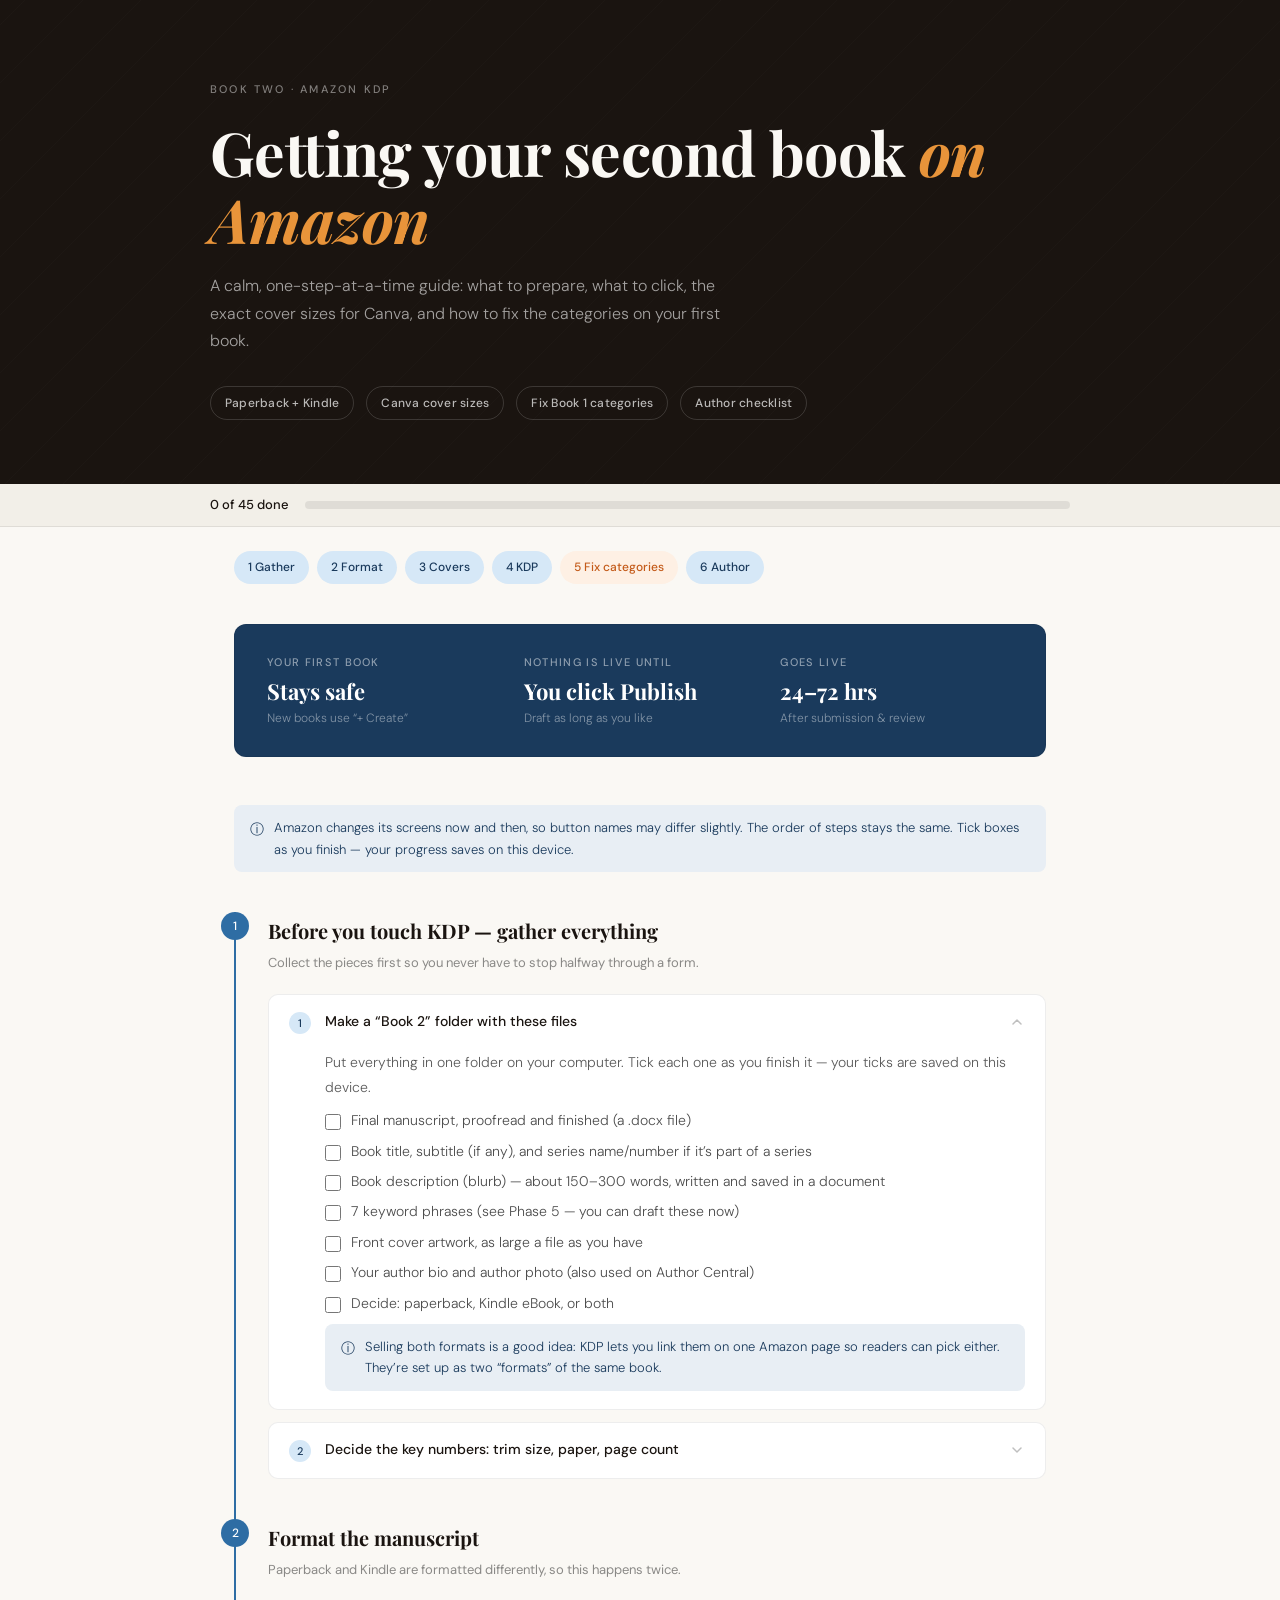
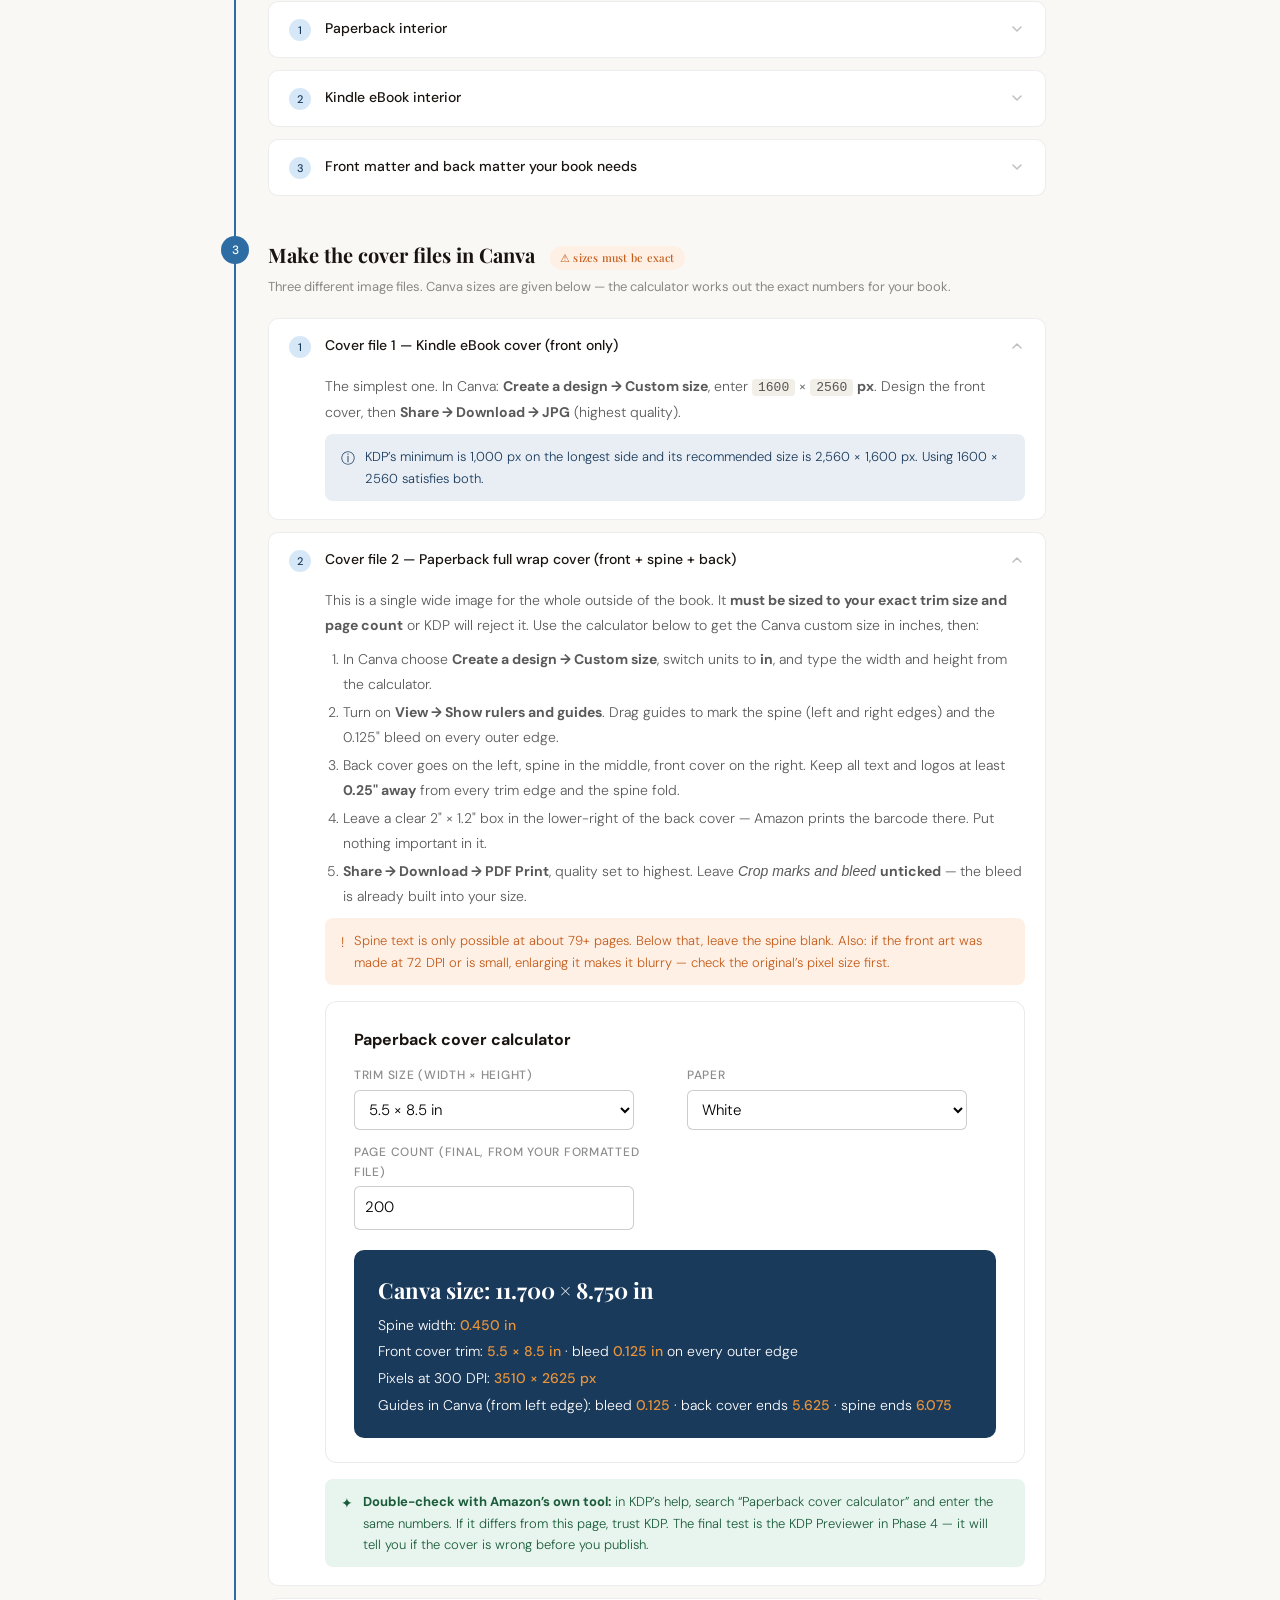
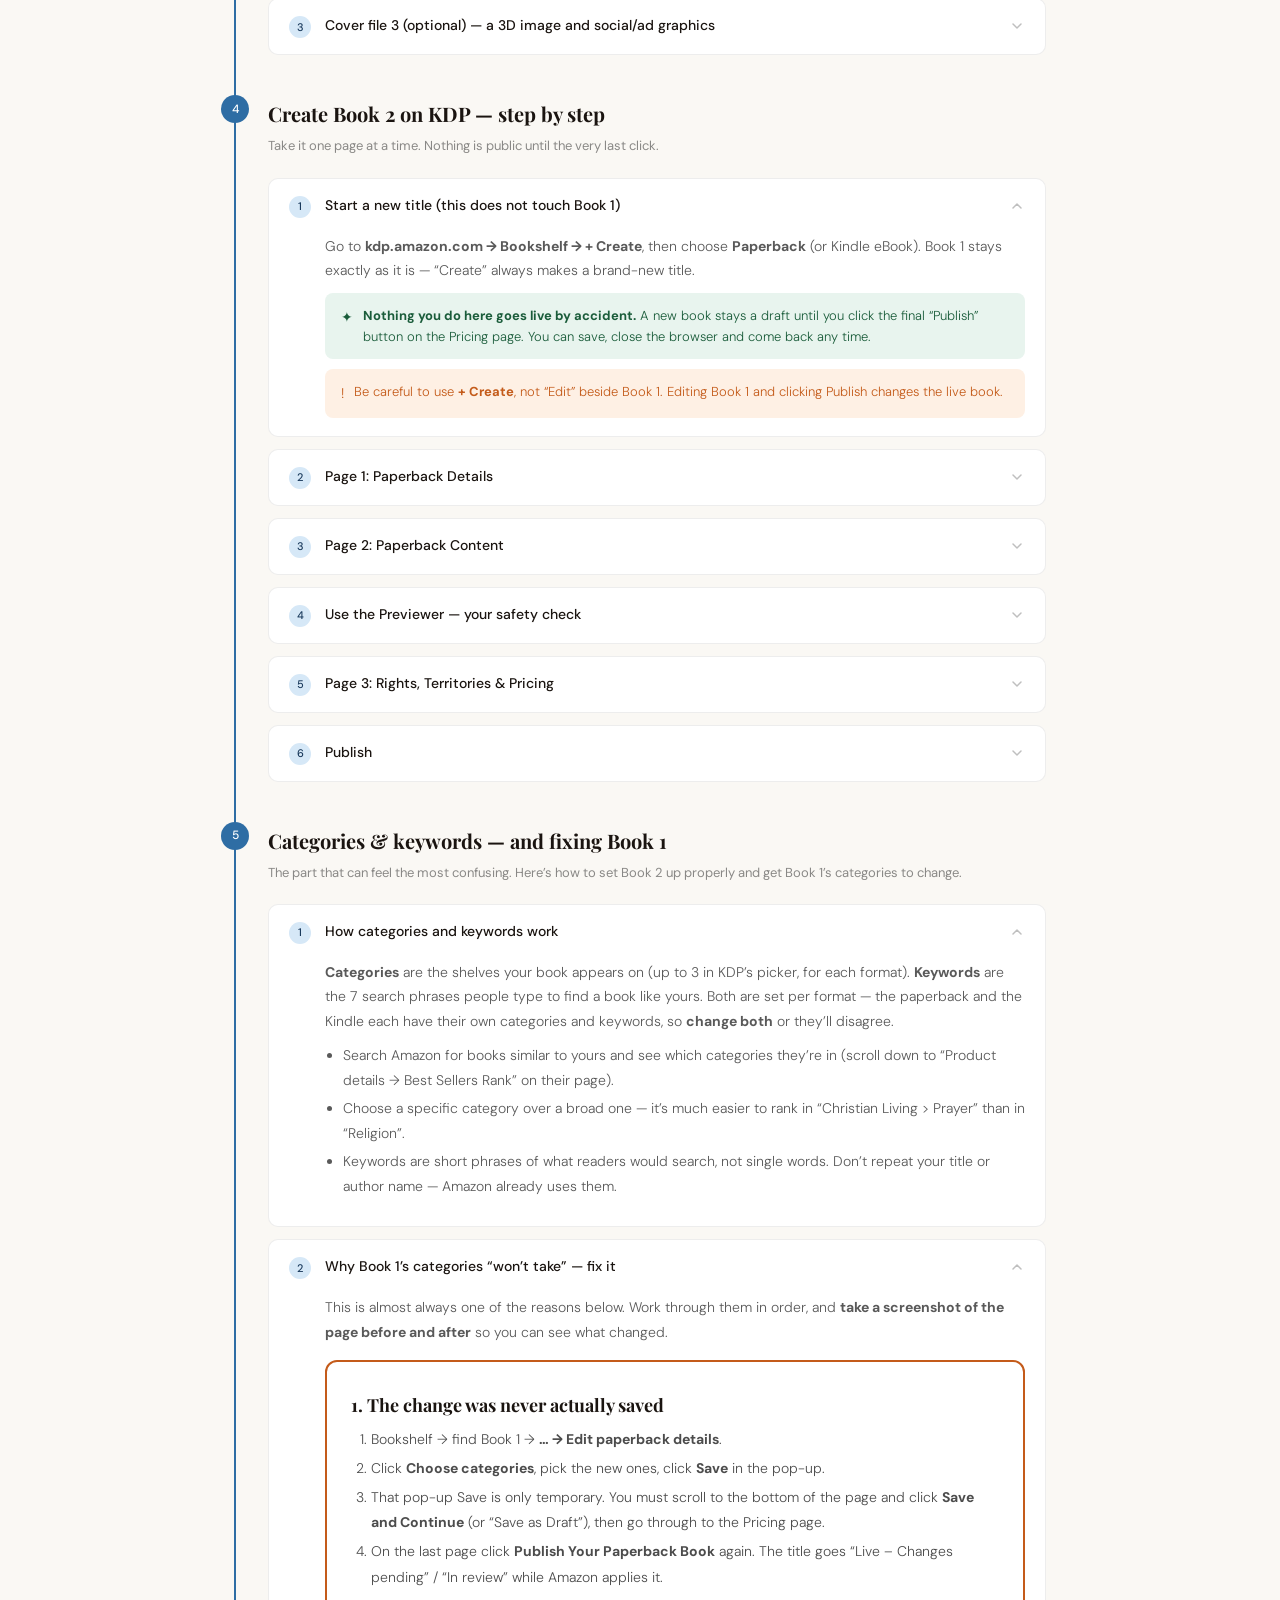
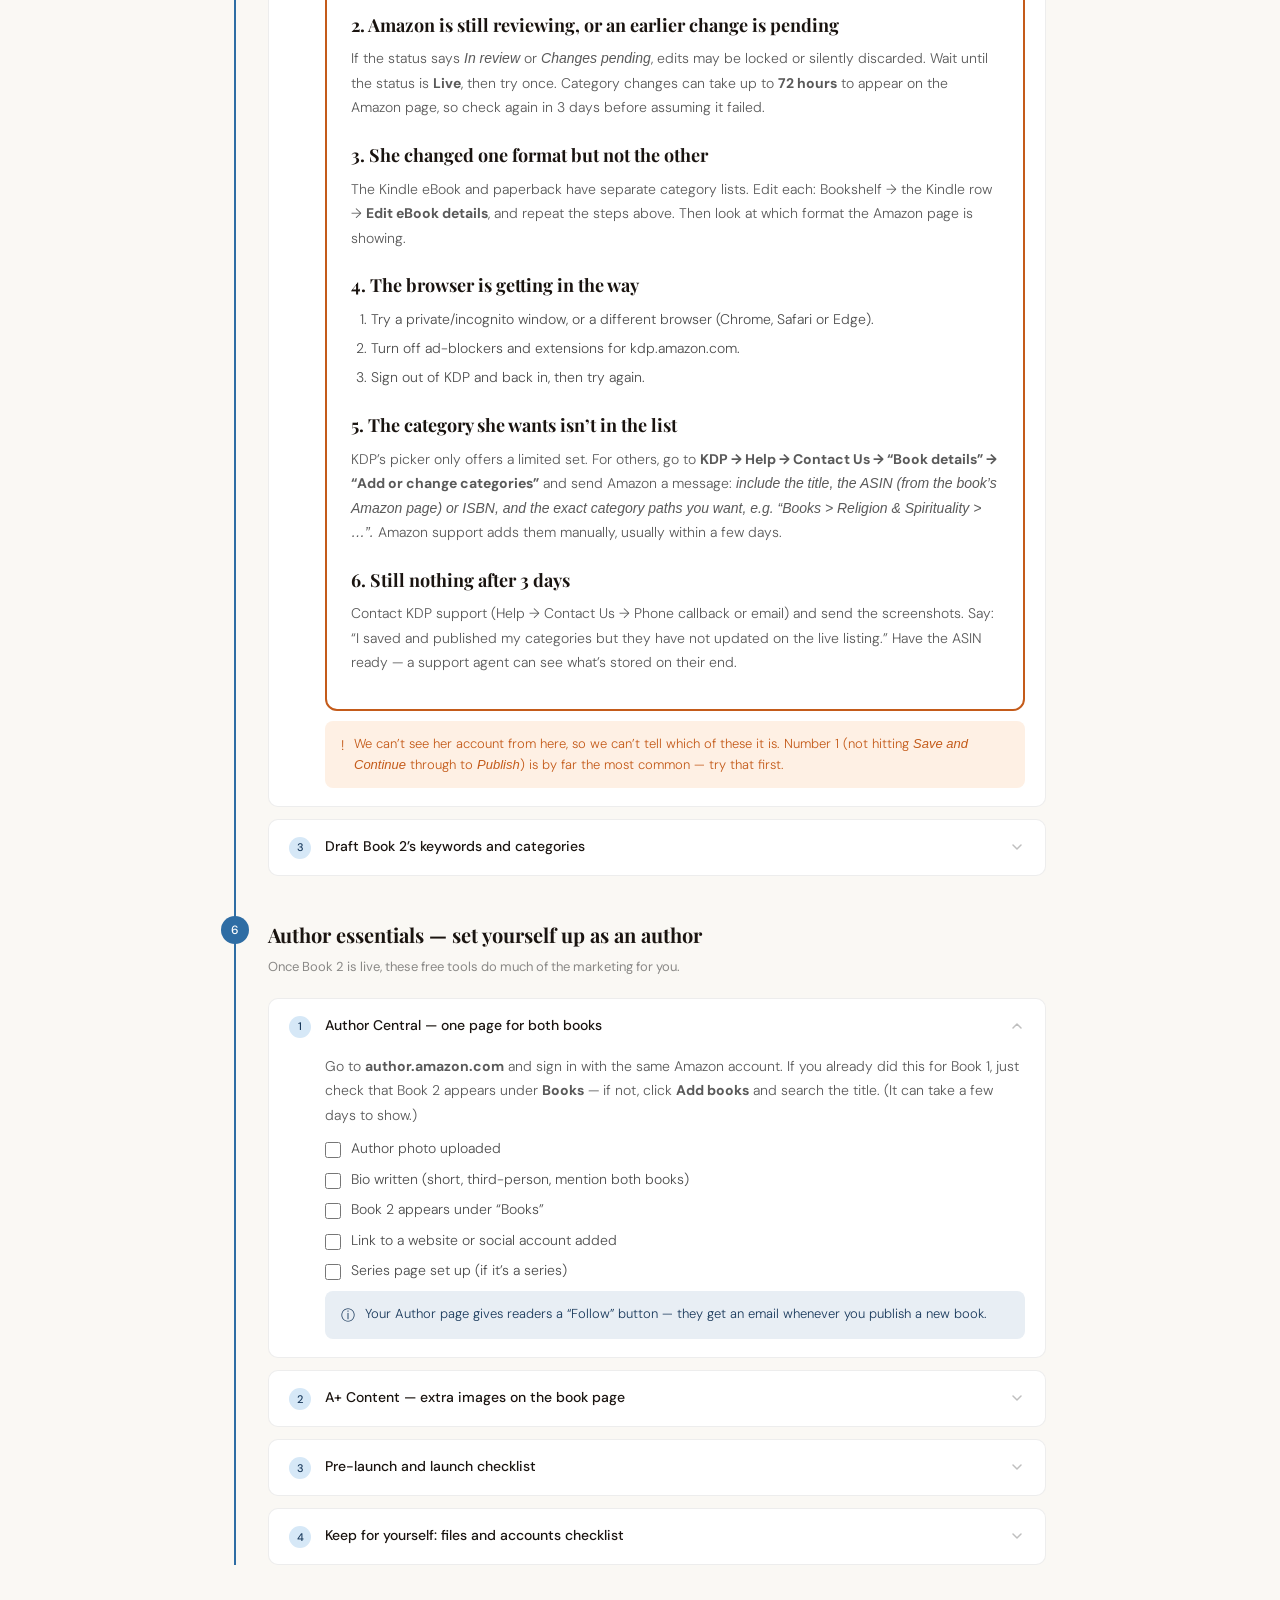
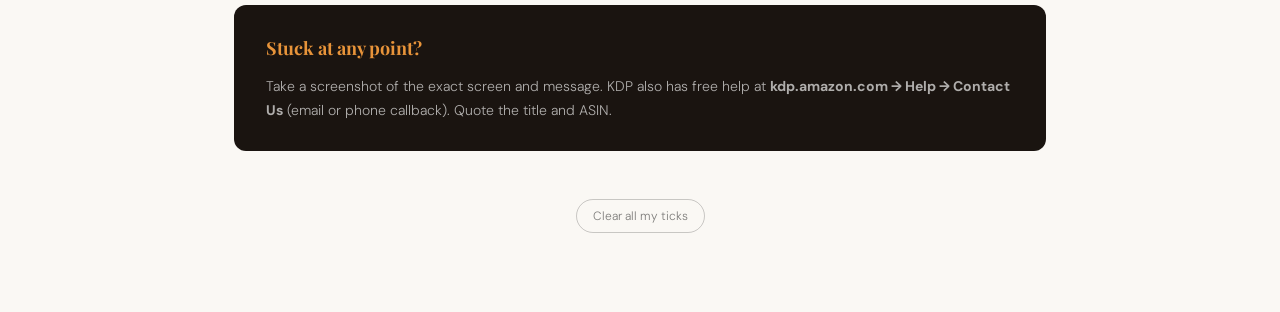
==== commit 42ac4079: "Rebuild guide as KDP-only walkthrough for book two Adds Canva cover sizing with a cover calculator, " ====
--- a/index.html
+++ b/index.html
@@ -3,7 +3,7 @@
 <head>
 <meta charset="UTF-8">
 <meta name="viewport" content="width=device-width, initial-scale=1.0">
-<title>Self-Publishing Guide — Two Paths to Print</title>
+<title>Book 2 on Amazon KDP — Step by Step</title>
 <link href="https://fonts.googleapis.com/css2?family=Playfair+Display:ital,wght@0,400;0,700;1,400&family=DM+Sans:wght@300;400;500&display=swap" rel="stylesheet">
 <style>
   :root {
@@ -405,614 +405,481 @@
   .guide.visible .phase:nth-child(4) { animation-delay: 0.2s; }
   .guide.visible .phase:nth-child(5) { animation-delay: 0.25s; }
 </style>
+<style>
+  .progress-bar{position:sticky;top:0;z-index:100;background:var(--paper2);border-bottom:1px solid rgba(0,0,0,.08);padding:10px 24px}
+  .progress-inner{max-width:860px;margin:0 auto;display:flex;align-items:center;gap:16px;font-size:13px;font-weight:500}
+  .track{flex:1;height:8px;background:rgba(0,0,0,.08);border-radius:8px;overflow:hidden}
+  .fill{height:100%;width:0;background:var(--kdp-mid);transition:width .3s}
+  .nav{max-width:860px;margin:24px auto 0;padding:0 24px;display:flex;flex-wrap:wrap;gap:8px}
+  .nav a{font-size:12px;font-weight:500;padding:6px 14px;border-radius:40px;background:var(--kdp-light);color:var(--kdp-dark);text-decoration:none}
+  .nav a.urgent{background:var(--warn-bg);color:var(--warn)}
+  .check{display:flex;gap:10px;align-items:flex-start;font-size:14px;color:rgba(0,0,0,.7);line-height:1.6;margin:8px 0;cursor:pointer}
+  .check input{margin-top:5px;width:16px;height:16px;flex-shrink:0;accent-color:var(--kdp-mid)}
+  .check input:checked+span{text-decoration:line-through;opacity:.5}
+  .step-body ul,.step-body ol{margin:0 0 10px 18px;font-size:14px;color:rgba(0,0,0,.65);line-height:1.75}
+  .step-body li{margin-bottom:4px}
+  .section-title{font-family:'Playfair Display',serif;font-size:26px;font-weight:700;margin:56px 0 8px}
+  .section-sub{font-size:14px;color:rgba(0,0,0,.5);margin-bottom:24px}
+  .calc{background:#fff;border:1px solid rgba(0,0,0,.08);border-radius:12px;padding:24px 28px;margin:16px 0}
+  .calc label{display:block;font-size:12px;font-weight:500;letter-spacing:.06em;text-transform:uppercase;color:rgba(0,0,0,.45);margin:12px 0 4px}
+  .calc select,.calc input[type=number]{font:inherit;font-size:15px;padding:8px 10px;border:1px solid rgba(0,0,0,.2);border-radius:6px;width:100%;max-width:280px;background:#fff}
+  .calc-grid{display:grid;grid-template-columns:1fr 1fr;gap:0 24px}
+  .result{margin-top:20px;background:var(--kdp-dark);color:#fff;border-radius:10px;padding:20px 24px;font-size:14px;line-height:1.9}
+  .result b{color:var(--kdp-accent);font-weight:500}
+  .result .big{font-family:'Playfair Display',serif;font-size:22px;font-weight:700;color:#fff}
+  .size-table{width:100%;border-collapse:collapse;font-size:13px;background:#fff;border:1px solid rgba(0,0,0,.08);border-radius:10px;overflow:hidden;margin:12px 0}
+  .size-table th{text-align:left;font-size:11px;letter-spacing:.08em;text-transform:uppercase;color:rgba(0,0,0,.45);padding:12px 16px;background:var(--paper2)}
+  .size-table td{padding:12px 16px;border-top:1px solid rgba(0,0,0,.06);color:rgba(0,0,0,.7);vertical-align:top}
+  .size-table td:first-child{font-weight:500;color:var(--ink)}
+  .tbl-wrap{overflow-x:auto}
+  .diagnose{background:#fff;border:2px solid var(--warn);border-radius:12px;padding:8px 24px 24px;margin-top:16px}
+  .diagnose h3{font-family:'Playfair Display',serif;font-size:18px;margin:20px 0 6px}
+  .diagnose ol{margin-left:20px;font-size:14px;color:rgba(0,0,0,.7);line-height:1.8}
+  code{background:var(--paper2);padding:1px 6px;border-radius:4px;font-size:13px}
+  .reset{margin-top:48px;text-align:center}
+  .reset button{font:inherit;font-size:12px;background:none;border:1px solid rgba(0,0,0,.2);border-radius:20px;padding:6px 16px;cursor:pointer;color:rgba(0,0,0,.5)}
+  @media(max-width:640px){.calc-grid{grid-template-columns:1fr}.progress-bar{padding:10px 16px}}
+</style>
 </head>
 <body>
 
 <div class="hero">
   <div class="hero-inner">
-    <div class="hero-kicker">A step-by-step field guide</div>
-    <h1>Publishing your book,<br><em>your way</em></h1>
-    <p class="hero-sub">Two complete paths to getting your paperback and Kindle eBook into the world — without handing the wheel to anyone else.</p>
+    <div class="hero-kicker">Book two · Amazon KDP</div>
+    <h1>Getting your second book <em>on Amazon</em></h1>
+    <p class="hero-sub">A calm, one-step-at-a-time guide: what to prepare, what to click, the exact cover sizes for Canva, and how to fix the categories on your first book.</p>
     <div class="hero-badges">
-      <div class="hero-badge">Paperback (KDP)</div>
-      <div class="hero-badge">Kindle eBook</div>
-      <div class="hero-badge">Cover prep included</div>
-      <div class="hero-badge">No third-party services</div>
+      <div class="hero-badge">Paperback + Kindle</div>
+      <div class="hero-badge">Canva cover sizes</div>
+      <div class="hero-badge">Fix Book 1 categories</div>
+      <div class="hero-badge">Author checklist</div>
     </div>
   </div>
 </div>
 
-<div class="compare-bar">
-  <div class="compare-inner">
-    <button class="compare-tab active-kdp" id="tab-kdp" onclick="showGuide('kdp')">
-      <div class="tab-dot kdp-dot"></div>
-      <div>
-        <div class="tab-label">Path 1 — DIY on KDP</div>
-        <div class="tab-sub">Direct on Amazon · most control</div>
-      </div>
-    </button>
-    <button class="compare-tab" id="tab-lulu" onclick="showGuide('lulu')">
-      <div class="tab-dot lulu-dot"></div>
-      <div>
-        <div class="tab-label">Path 2 — Lulu</div>
-        <div class="tab-sub">Guided platform · easier setup</div>
-      </div>
-    </button>
+<div class="progress-bar"><div class="progress-inner"><span id="pcount">0 of 0 done</span><div class="track"><div class="fill" id="pfill"></div></div></div></div>
+
+<div class="nav">
+  <a href="#phase-1">1 Gather</a><a href="#phase-2">2 Format</a><a href="#phase-3">3 Covers</a><a href="#phase-4">4 KDP</a><a href="#phase-5" class="urgent">5 Fix categories</a><a href="#phase-6">6 Author</a>
+</div>
+
+<div class="content">
+  <div class="intro-card kdp-theme">
+    <div class="intro-stat"><div class="stat-label">Your first book</div><div class="stat-val">Stays safe</div><div class="stat-note">New books use “+ Create”</div></div>
+    <div class="intro-stat"><div class="stat-label">Nothing is live until</div><div class="stat-val">You click Publish</div><div class="stat-note">Draft as long as you like</div></div>
+    <div class="intro-stat"><div class="stat-label">Goes live</div><div class="stat-val">24–72 hrs</div><div class="stat-note">After submission &amp; review</div></div>
   </div>
-</div>
-
-<div class="content">
-
-  <!-- KDP GUIDE -->
-  <div class="guide visible" id="guide-kdp">
-
-    <div class="intro-card kdp-theme">
-      <div class="intro-stat">
-        <div class="stat-label">Cost to publish</div>
-        <div class="stat-val">Free</div>
-        <div class="stat-note">Amazon takes a royalty cut on sales</div>
-      </div>
-      <div class="intro-stat">
-        <div class="stat-label">Royalty (Kindle)</div>
-        <div class="stat-val">70%</div>
-        <div class="stat-note">On eBooks priced $2.99–$9.99</div>
-      </div>
-      <div class="intro-stat">
-        <div class="stat-label">Goes live</div>
-        <div class="stat-val">24–72 hrs</div>
-        <div class="stat-note">After submission & review</div>
-      </div>
-    </div>
-
-    <div class="phases">
-
-      <div class="phase kdp-phase">
+
+  <div class="callout callout-note" style="margin-bottom:40px"><span class="callout-icon">ⓘ</span><span class="callout-text">Amazon changes its screens now and then, so button names may differ slightly. The order of steps stays the same. Tick boxes as you finish — your progress saves on this device.</span></div>
+
+  <div class="phases">
+
+      <div class="phase kdp-phase" id="phase-1">
         <div class="phase-node kdp-node">1</div>
-        <div class="phase-title">Set up your KDP account</div>
-        <div class="phase-desc">Before anything else — this takes 10 minutes and you'll need it to save progress.</div>
+        <div class="phase-title">Before you touch KDP — gather everything</div>
+        <div class="phase-desc">Collect the pieces first so you never have to stop halfway through a form.</div>
         <div class="steps">
           <div class="step open">
             <div class="step-header" onclick="toggleStep(this)">
               <div class="step-num kdp-num">1</div>
-              <div class="step-title-text">Create or log into KDP at kdp.amazon.com</div>
-              <svg class="step-chevron" viewBox="0 0 16 16" fill="none"><path d="M4 6l4 4 4-4" stroke="currentColor" stroke-width="1.5" stroke-linecap="round" stroke-linejoin="round"/></svg>
-            </div>
-            <div class="step-body">
-              <p class="step-detail">Sign in with an existing Amazon account or create one. Complete your tax interview and payment/banking info before doing anything else — KDP requires this before publishing. It asks for your Social Security Number (or EIN if you have a publishing imprint) for tax purposes. Takes about 10 minutes.</p>
-              <div class="callout callout-note">
-                <span class="callout-icon">ⓘ</span>
-                <span class="callout-text">If she already has an Amazon account from her first book, she can use the same KDP login — all previous titles will be there.</span>
-              </div>
+              <div class="step-title-text">Make a “Book 2” folder with these files</div>
+              <svg class="step-chevron" viewBox="0 0 16 16" fill="none"><path d="M4 6l4 4 4-4" stroke="currentColor" stroke-width="1.5" stroke-linecap="round" stroke-linejoin="round"/></svg>
+            </div>
+            <div class="step-body">
+              <p class="step-detail">Put everything in one folder on your computer. Tick each one as you finish it — your ticks are saved on this device.</p>
+              <label class="check"><input type="checkbox" data-id="g1"><span>Final manuscript, proofread and finished (a .docx file)</span></label>
+              <label class="check"><input type="checkbox" data-id="g2"><span>Book title, subtitle (if any), and series name/number if it’s part of a series</span></label>
+              <label class="check"><input type="checkbox" data-id="g3"><span>Book description (blurb) — about 150–300 words, written and saved in a document</span></label>
+              <label class="check"><input type="checkbox" data-id="g4"><span>7 keyword phrases (see Phase 5 — you can draft these now)</span></label>
+              <label class="check"><input type="checkbox" data-id="g5"><span>Front cover artwork, as large a file as you have</span></label>
+              <label class="check"><input type="checkbox" data-id="g6"><span>Your author bio and author photo (also used on Author Central)</span></label>
+              <label class="check"><input type="checkbox" data-id="g7"><span>Decide: paperback, Kindle eBook, or both</span></label>
+              <div class="callout callout-note"><span class="callout-icon">ⓘ</span><span class="callout-text">Selling both formats is a good idea: KDP lets you link them on one Amazon page so readers can pick either. They’re set up as two “formats” of the same book.</span></div>
+            </div>
+          </div>
+          <div class="step">
+            <div class="step-header" onclick="toggleStep(this)">
+              <div class="step-num kdp-num">2</div>
+              <div class="step-title-text">Decide the key numbers: trim size, paper, page count</div>
+              <svg class="step-chevron" viewBox="0 0 16 16" fill="none"><path d="M4 6l4 4 4-4" stroke="currentColor" stroke-width="1.5" stroke-linecap="round" stroke-linejoin="round"/></svg>
+            </div>
+            <div class="step-body">
+              <p class="step-detail">Match what you did for Book 1 so the two books look like a set. Open Book 1 in your KDP Bookshelf → <strong>Edit paperback details/content</strong> and copy down its <em>trim size</em> and <em>paper color</em>. Your final page count is shown after you finish formatting — you need it for the cover spine.</p>
+              <label class="check"><input type="checkbox" data-id="g8"><span>Trim size (e.g. 5.5 × 8.5 in): ______</span></label>
+              <label class="check"><input type="checkbox" data-id="g9"><span>Paper: white or cream</span></label>
+              <label class="check"><input type="checkbox" data-id="g10"><span>Page count (after formatting)</span></label>
+              <div class="callout callout-tip"><span class="callout-icon">✦</span><span class="callout-text">Not sure? Copy Book 1 exactly. Looking at your first book’s page on KDP costs nothing and changes nothing as long as you don’t click Publish.</span></div>
             </div>
           </div>
         </div>
       </div>
 
-      <div class="phase kdp-phase">
+      <div class="phase kdp-phase" id="phase-2">
         <div class="phase-node kdp-node">2</div>
         <div class="phase-title">Format the manuscript</div>
-        <div class="phase-desc">This is done twice — once for the paperback interior, once for Kindle. They're different formats.</div>
+        <div class="phase-desc">Paperback and Kindle are formatted differently, so this happens twice.</div>
         <div class="steps">
-
           <div class="step">
             <div class="step-header" onclick="toggleStep(this)">
               <div class="step-num kdp-num">1</div>
-              <div class="step-title-text">Choose your trim size first</div>
-              <svg class="step-chevron" viewBox="0 0 16 16" fill="none"><path d="M4 6l4 4 4-4" stroke="currentColor" stroke-width="1.5" stroke-linecap="round" stroke-linejoin="round"/></svg>
-            </div>
-            <div class="step-body">
-              <p class="step-detail">The most common trim sizes for fiction and narrative nonfiction are 5×8", 5.5×8.5", and 6×9". Pick this before formatting — it determines the page size and margins in your Word file, and you don't want to redo it. When in doubt, 5.5×8.5" is a versatile, clean choice for most books.</p>
-            </div>
-          </div>
-
+              <div class="step-title-text">Paperback interior</div>
+              <svg class="step-chevron" viewBox="0 0 16 16" fill="none"><path d="M4 6l4 4 4-4" stroke="currentColor" stroke-width="1.5" stroke-linecap="round" stroke-linejoin="round"/></svg>
+            </div>
+            <div class="step-body">
+              <p class="step-detail">KDP takes a Word .docx or a PDF. Set the page size to your trim size (Layout → Size → More paper sizes). Margins: at least 0.5" top/bottom/outside and 0.75" on the inside (spine) edge — more inside margin for books over ~300 pages. Use Heading 1 for chapter titles, and make the first page of each chapter start on a new page.</p>
+              <p class="step-detail">Easiest route: in KDP go to <strong>Help → Formatting a paperback manuscript</strong>, download the free Word template for your trim size, and paste your text into it.</p>
+              <div class="callout callout-tip"><span class="callout-icon">✦</span><span class="callout-text">Ask the person who helped with Book 1 for the final interior file. Reusing its styles is the quickest way to make Book 2 match.</span></div>
+            </div>
+          </div>
           <div class="step">
             <div class="step-header" onclick="toggleStep(this)">
               <div class="step-num kdp-num">2</div>
-              <div class="step-title-text">Format the paperback interior (Word or PDF)</div>
-              <svg class="step-chevron" viewBox="0 0 16 16" fill="none"><path d="M4 6l4 4 4-4" stroke="currentColor" stroke-width="1.5" stroke-linecap="round" stroke-linejoin="round"/></svg>
-            </div>
-            <div class="step-body">
-              <p class="step-detail">KDP accepts a Word .docx or PDF for the interior. Set the page size in Word to match your trim size (File → Page Setup). Set margins to at least 0.5" on all sides — the gutter (spine side) needs a bit more, around 0.75". Use consistent Heading styles for chapter titles so the table of contents works. Remove headers/footers from the first page of each chapter.</p>
-              <div class="callout callout-tip">
-                <span class="callout-icon">✦</span>
-                <span class="callout-text"><strong>Free shortcut:</strong> Download KDP's pre-formatted Word template directly from your KDP dashboard (look under "Paperback resources"). Start by pasting the manuscript into that template instead of formatting from scratch.</span>
-              </div>
-            </div>
-          </div>
-
+              <div class="step-title-text">Kindle eBook interior</div>
+              <svg class="step-chevron" viewBox="0 0 16 16" fill="none"><path d="M4 6l4 4 4-4" stroke="currentColor" stroke-width="1.5" stroke-linecap="round" stroke-linejoin="round"/></svg>
+            </div>
+            <div class="step-body">
+              <p class="step-detail">Upload a clean .docx using Heading 1 for chapter titles and a real (automatic) table of contents. No manual page numbers or fixed layouts — Kindle text reflows. For a preview of how it will look on a device, use the free <strong>Kindle Create</strong> app, or the online previewer inside KDP.</p>
+            </div>
+          </div>
           <div class="step">
             <div class="step-header" onclick="toggleStep(this)">
               <div class="step-num kdp-num">3</div>
-              <div class="step-title-text">Format the Kindle eBook interior (separate step)</div>
-              <svg class="step-chevron" viewBox="0 0 16 16" fill="none"><path d="M4 6l4 4 4-4" stroke="currentColor" stroke-width="1.5" stroke-linecap="round" stroke-linejoin="round"/></svg>
-            </div>
-            <div class="step-body">
-              <p class="step-detail">Kindle uses a reflowable format — the reader adjusts font size, so fixed page layouts don't apply. The simplest path: upload a clean Word .docx with proper Heading 1 / Heading 2 styles applied to chapter titles. KDP will convert it automatically into the Kindle format.</p>
-              <div class="callout callout-tip">
-                <span class="callout-icon">✦</span>
-                <span class="callout-text"><strong>For more control:</strong> Download the free Kindle Create app from Amazon. It lets you style and preview the book exactly as it'll look on a Kindle device before uploading.</span>
-              </div>
-            </div>
-          </div>
-
+              <div class="step-title-text">Front matter and back matter your book needs</div>
+              <svg class="step-chevron" viewBox="0 0 16 16" fill="none"><path d="M4 6l4 4 4-4" stroke="currentColor" stroke-width="1.5" stroke-linecap="round" stroke-linejoin="round"/></svg>
+            </div>
+            <div class="step-body">
+              <p class="step-detail">Make sure the file includes each of these:</p>
+              <label class="check"><input type="checkbox" data-id="f1"><span>Title page and copyright page (copyright year, “All rights reserved”, ISBN if you bought your own)</span></label>
+              <label class="check"><input type="checkbox" data-id="f2"><span>Dedication / acknowledgments (optional)</span></label>
+              <label class="check"><input type="checkbox" data-id="f3"><span>“About the author” page at the end with a short bio</span></label>
+              <label class="check"><input type="checkbox" data-id="f4"><span>“Also by [Your Name]” page listing Book 1 — the easiest way to sell your first book is to put it in the back of your second</span></label>
+              <label class="check"><input type="checkbox" data-id="f5"><span>Optional: a request to leave a review on Amazon, and your website/social link</span></label>
+            </div>
+          </div>
         </div>
       </div>
 
-      <div class="phase kdp-phase">
+      <div class="phase kdp-phase" id="phase-3">
         <div class="phase-node kdp-node">3</div>
-        <div class="phase-title">Prepare the cover <span class="cover-badge">⚠ Cover size issue — read this</span></div>
-        <div class="phase-desc">The most common stumbling block. There are actually three cover files needed.</div>
+        <div class="phase-title">Make the cover files in Canva <span class="cover-badge">⚠ sizes must be exact</span></div>
+        <div class="phase-desc">Three different image files. Canva sizes are given below — the calculator works out the exact numbers for your book.</div>
         <div class="steps">
-
           <div class="step open">
             <div class="step-header" onclick="toggleStep(this)">
               <div class="step-num kdp-num">1</div>
-              <div class="step-title-text">Check and resize the existing front cover art</div>
-              <svg class="step-chevron" viewBox="0 0 16 16" fill="none"><path d="M4 6l4 4 4-4" stroke="currentColor" stroke-width="1.5" stroke-linecap="round" stroke-linejoin="round"/></svg>
-            </div>
-            <div class="step-body">
-              <p class="step-detail">KDP requires the cover image to be at least 1000px on the shortest side and 2500px on the longest, with a 1.6:1 height-to-width ratio — the ideal target is 1600×2560px. It must be 300 DPI for quality print output. Upload as JPG or TIFF.</p>
-              <div class="callout callout-warn">
-                <span class="callout-icon">!</span>
-                <span class="callout-text">Upscaling a low-resolution image to 300 DPI will not fix the quality — it just makes the pixels bigger. Check the source file's actual resolution first. If the original art was created at 72 DPI, it may need to be recreated or professionally upscaled.</span>
+              <div class="step-title-text">Cover file 1 — Kindle eBook cover (front only)</div>
+              <svg class="step-chevron" viewBox="0 0 16 16" fill="none"><path d="M4 6l4 4 4-4" stroke="currentColor" stroke-width="1.5" stroke-linecap="round" stroke-linejoin="round"/></svg>
+            </div>
+            <div class="step-body">
+              <p class="step-detail">The simplest one. In Canva: <strong>Create a design → Custom size</strong>, enter <code>1600</code> × <code>2560</code> <strong>px</strong>. Design the front cover, then <strong>Share → Download → JPG</strong> (highest quality).</p>
+              <div class="callout callout-note"><span class="callout-icon">ⓘ</span><span class="callout-text">KDP’s minimum is 1,000 px on the longest side and its recommended size is 2,560 × 1,600 px. Using 1600 × 2560 satisfies both.</span></div>
+            </div>
+          </div>
+          <div class="step open">
+            <div class="step-header" onclick="toggleStep(this)">
+              <div class="step-num kdp-num">2</div>
+              <div class="step-title-text">Cover file 2 — Paperback full wrap cover (front + spine + back)</div>
+              <svg class="step-chevron" viewBox="0 0 16 16" fill="none"><path d="M4 6l4 4 4-4" stroke="currentColor" stroke-width="1.5" stroke-linecap="round" stroke-linejoin="round"/></svg>
+            </div>
+            <div class="step-body">
+              <p class="step-detail">This is a single wide image for the whole outside of the book. It <strong>must be sized to your exact trim size and page count</strong> or KDP will reject it. Use the calculator below to get the Canva custom size in inches, then:</p><ol><li>In Canva choose <strong>Create a design → Custom size</strong>, switch units to <strong>in</strong>, and type the width and height from the calculator.</li><li>Turn on <strong>View → Show rulers and guides</strong>. Drag guides to mark the spine (left and right edges) and the 0.125" bleed on every outer edge.</li><li>Back cover goes on the left, spine in the middle, front cover on the right. Keep all text and logos at least <strong>0.25" away</strong> from every trim edge and the spine fold.</li><li>Leave a clear 2" × 1.2" box in the lower-right of the back cover — Amazon prints the barcode there. Put nothing important in it.</li><li><strong>Share → Download → PDF Print</strong>, quality set to highest. Leave <em>Crop marks and bleed</em> <strong>unticked</strong> — the bleed is already built into your size.</li></ol>
+              <div class="callout callout-warn"><span class="callout-icon">!</span><span class="callout-text">Spine text is only possible at about 79+ pages. Below that, leave the spine blank. Also: if the front art was made at 72 DPI or is small, enlarging it makes it blurry — check the original’s pixel size first.</span></div>
+              <div class="calc" id="calc">
+                <strong>Paperback cover calculator</strong>
+                <div class="calc-grid">
+                  <div><label for="c-trim">Trim size (width × height)</label>
+                  <select id="c-trim" onchange="calc()">
+                    <option value="5,8">5 × 8 in</option>
+                    <option value="5.25,8">5.25 × 8 in</option>
+                    <option value="5.5,8.5" selected>5.5 × 8.5 in</option>
+                    <option value="6,9">6 × 9 in</option>
+                    <option value="8.5,11">8.5 × 11 in</option>
+                  </select></div>
+                  <div><label for="c-paper">Paper</label>
+                  <select id="c-paper" onchange="calc()">
+                    <option value="0.002252">White</option>
+                    <option value="0.0025">Cream</option>
+                  </select></div>
+                  <div><label for="c-pages">Page count (final, from your formatted file)</label>
+                  <input type="number" id="c-pages" value="200" min="24" max="828" oninput="calc()"></div>
+                </div>
+                <div class="result" id="c-out"></div>
               </div>
-              <div class="callout callout-tip">
-                <span class="callout-icon">✦</span>
-                <span class="callout-text"><strong>Free fix:</strong> Upload the image to Canva (free). Go to Resize, enter 1600×2560px, and download as PDF or PNG. Check that it still looks sharp at that size — if it looks blurry, the source resolution is too low.</span>
-              </div>
-            </div>
-          </div>
-
-          <div class="step">
-            <div class="step-header" onclick="toggleStep(this)">
-              <div class="step-num kdp-num">2</div>
-              <div class="step-title-text">Build the full paperback wrap cover (front + spine + back)</div>
-              <svg class="step-chevron" viewBox="0 0 16 16" fill="none"><path d="M4 6l4 4 4-4" stroke="currentColor" stroke-width="1.5" stroke-linecap="round" stroke-linejoin="round"/></svg>
-            </div>
-            <div class="step-body">
-              <p class="step-detail">The paperback needs a full wrap-around cover — front cover, spine, and back cover as a single flat file. The spine width is calculated based on your page count and paper type. Use KDP's free Cover Calculator tool (in the KDP dashboard) to get the exact spine width, then download the blank template PDF. Design the full wrap around that template in Canva, Photoshop, or Affinity Publisher. Export as a PDF with bleed included.</p>
-              <div class="callout callout-note">
-                <span class="callout-icon">ⓘ</span>
-                <span class="callout-text">In Canva, search "KDP book cover" and enter your exact dimensions from the Cover Calculator. Canva's free plan handles this fine. Make sure the spine text (title + author name) is legible — it's easy to make it too small.</span>
-              </div>
-            </div>
-          </div>
-
+              <div class="callout callout-tip"><span class="callout-icon">✦</span><span class="callout-text"><strong>Double-check with Amazon’s own tool:</strong> in KDP’s help, search “Paperback cover calculator” and enter the same numbers. If it differs from this page, trust KDP. The final test is the KDP Previewer in Phase 4 — it will tell you if the cover is wrong before you publish.</span></div>
+            </div>
+          </div>
           <div class="step">
             <div class="step-header" onclick="toggleStep(this)">
               <div class="step-num kdp-num">3</div>
-              <div class="step-title-text">Kindle cover (front image only — simpler)</div>
-              <svg class="step-chevron" viewBox="0 0 16 16" fill="none"><path d="M4 6l4 4 4-4" stroke="currentColor" stroke-width="1.5" stroke-linecap="round" stroke-linejoin="round"/></svg>
-            </div>
-            <div class="step-body">
-              <p class="step-detail">For the Kindle listing, you only need the front cover image — no spine or back. The same resized front cover file from Step 1 works perfectly here. Upload as a JPG.</p>
-            </div>
-          </div>
-
+              <div class="step-title-text">Cover file 3 (optional) — a 3D image and social/ad graphics</div>
+              <svg class="step-chevron" viewBox="0 0 16 16" fill="none"><path d="M4 6l4 4 4-4" stroke="currentColor" stroke-width="1.5" stroke-linecap="round" stroke-linejoin="round"/></svg>
+            </div>
+            <div class="step-body">
+              <p class="step-detail">Handy for sharing the book. In Canva search “book mockup”, drop your front cover in, and download a PNG. These are for Instagram, your newsletter and your website — <strong>not uploaded to KDP</strong>.</p><div class="tbl-wrap"><table class="size-table"><tr><th>Use</th><th>Canva size</th></tr><tr><td>Instagram / Facebook post</td><td>1080 × 1080 px</td></tr><tr><td>Instagram / Facebook story</td><td>1080 × 1920 px</td></tr><tr><td>Facebook link / email banner</td><td>1200 × 630 px</td></tr></table></div>
+            </div>
+          </div>
         </div>
       </div>
 
-      <div class="phase kdp-phase">
+      <div class="phase kdp-phase" id="phase-4">
         <div class="phase-node kdp-node">4</div>
-        <div class="phase-title">Upload and fill in book details</div>
-        <div class="phase-desc">You'll do this twice — once for the paperback, once for the Kindle eBook.</div>
+        <div class="phase-title">Create Book 2 on KDP — step by step</div>
+        <div class="phase-desc">Take it one page at a time. Nothing is public until the very last click.</div>
         <div class="steps">
-
-          <div class="step">
+          <div class="step open">
             <div class="step-header" onclick="toggleStep(this)">
               <div class="step-num kdp-num">1</div>
-              <div class="step-title-text">Start a new paperback title in KDP</div>
-              <svg class="step-chevron" viewBox="0 0 16 16" fill="none"><path d="M4 6l4 4 4-4" stroke="currentColor" stroke-width="1.5" stroke-linecap="round" stroke-linejoin="round"/></svg>
-            </div>
-            <div class="step-body">
-              <p class="step-detail">In your KDP dashboard, click "Create" → "Paperback." Fill in: title, subtitle (if any), series name and number (if applicable), author name, and description. The description is your book's sales pitch on Amazon — write it like back-cover copy. Hook in the first sentence. You also choose up to 7 keywords and 2 BISAC categories (the genre classifications).</p>
-              <div class="callout callout-tip">
-                <span class="callout-icon">✦</span>
-                <span class="callout-text">Keywords matter for discoverability on Amazon. Think about what a reader would type when searching for a book like yours — specific phrases work better than single words.</span>
-              </div>
-            </div>
-          </div>
-
+              <div class="step-title-text">Start a new title (this does not touch Book 1)</div>
+              <svg class="step-chevron" viewBox="0 0 16 16" fill="none"><path d="M4 6l4 4 4-4" stroke="currentColor" stroke-width="1.5" stroke-linecap="round" stroke-linejoin="round"/></svg>
+            </div>
+            <div class="step-body">
+              <p class="step-detail">Go to <strong>kdp.amazon.com → Bookshelf → + Create</strong>, then choose <strong>Paperback</strong> (or Kindle eBook). Book 1 stays exactly as it is — “Create” always makes a brand-new title.</p>
+              <div class="callout callout-tip"><span class="callout-icon">✦</span><span class="callout-text"><strong>Nothing you do here goes live by accident.</strong> A new book stays a draft until you click the final “Publish” button on the Pricing page. You can save, close the browser and come back any time.</span></div>
+              <div class="callout callout-warn"><span class="callout-icon">!</span><span class="callout-text">Be careful to use <strong>+ Create</strong>, not “Edit” beside Book 1. Editing Book 1 and clicking Publish changes the live book.</span></div>
+            </div>
+          </div>
           <div class="step">
             <div class="step-header" onclick="toggleStep(this)">
               <div class="step-num kdp-num">2</div>
-              <div class="step-title-text">Decide on the ISBN</div>
-              <svg class="step-chevron" viewBox="0 0 16 16" fill="none"><path d="M4 6l4 4 4-4" stroke="currentColor" stroke-width="1.5" stroke-linecap="round" stroke-linejoin="round"/></svg>
-            </div>
-            <div class="step-body">
-              <p class="step-detail">KDP offers a free ISBN, but it will list "Independently published" as the publisher name. If she wants a custom publisher name — even just a personal imprint name like "Sage River Press" — she'll need to buy her own ISBN from Bowker at myidentifiers.com. Pricing: $125 for one, $295 for 10.</p>
-              <div class="callout callout-note">
-                <span class="callout-icon">ⓘ</span>
-                <span class="callout-text">For most authors, the free KDP ISBN is completely fine. The publisher name is visible on the Amazon page, but most readers don't notice or care. Buying your own ISBN matters more if you're selling through libraries or bookstores.</span>
-              </div>
-            </div>
-          </div>
-
+              <div class="step-title-text">Page 1: Paperback Details</div>
+              <svg class="step-chevron" viewBox="0 0 16 16" fill="none"><path d="M4 6l4 4 4-4" stroke="currentColor" stroke-width="1.5" stroke-linecap="round" stroke-linejoin="round"/></svg>
+            </div>
+            <div class="step-body">
+              <p class="step-detail">Fill in each field:</p><ul><li><strong>Language</strong> — English.</li><li><strong>Book title / subtitle</strong> — must exactly match the title on the cover and title page.</li><li><strong>Series</strong> — only if this is part of a series. If so, link it to Book 1 here.</li><li><strong>Author</strong> — same pen name as Book 1 so both land on one Author page.</li><li><strong>Description</strong> — paste your blurb (you can use simple bold/italics).</li><li><strong>Publishing rights</strong> — “I own the copyright”.</li><li><strong>Keywords</strong> — your 7 phrases (see Phase 5).</li><li><strong>Categories</strong> — pick up to 3 (see Phase 5).</li><li><strong>Age range / adult content</strong> — answer honestly.</li></ul>
+              <p class="step-detail">Click <strong>Save and Continue</strong> at the bottom. Just closing the page does not save everything.</p>
+            </div>
+          </div>
           <div class="step">
             <div class="step-header" onclick="toggleStep(this)">
               <div class="step-num kdp-num">3</div>
-              <div class="step-title-text">Upload the files and set pricing</div>
-              <svg class="step-chevron" viewBox="0 0 16 16" fill="none"><path d="M4 6l4 4 4-4" stroke="currentColor" stroke-width="1.5" stroke-linecap="round" stroke-linejoin="round"/></svg>
-            </div>
-            <div class="step-body">
-              <p class="step-detail">Upload the interior PDF and the full-wrap cover PDF. KDP will show a live previewer — check it page by page. Then set your list price. KDP shows the minimum price based on printing cost (varies by page count, paper type, and trim size). For royalties: paperback earns 60% minus the printing cost per copy; Kindle eBooks priced $2.99–$9.99 earn 70%.</p>
-            </div>
-          </div>
-
+              <div class="step-title-text">Page 2: Paperback Content</div>
+              <svg class="step-chevron" viewBox="0 0 16 16" fill="none"><path d="M4 6l4 4 4-4" stroke="currentColor" stroke-width="1.5" stroke-linecap="round" stroke-linejoin="round"/></svg>
+            </div>
+            <div class="step-body">
+              <p class="step-detail">In order:</p><ol><li><strong>ISBN</strong> — click “Assign me a free KDP ISBN” (easiest; Amazon is then listed as publisher), or use your own if you bought one.</li><li><strong>Print options</strong> — Interior: black &amp; white; paper: white or cream (as decided); trim size as decided; <strong>bleed</strong>: “No bleed” for text-only interiors; cover finish: matte or glossy (match Book 1).</li><li><strong>Manuscript</strong> — upload your .docx or PDF.</li><li><strong>Book cover</strong> — choose “Upload a cover you already have (print-ready PDF only)” and upload your Canva PDF.</li><li><strong>AI-generated content</strong> — answer the question honestly (Amazon requires disclosure of AI-generated text/images/translations).</li><li>Click <strong>Launch Previewer</strong>.</li></ol>
+            </div>
+          </div>
           <div class="step">
             <div class="step-header" onclick="toggleStep(this)">
               <div class="step-num kdp-num">4</div>
-              <div class="step-title-text">Repeat for the Kindle eBook</div>
-              <svg class="step-chevron" viewBox="0 0 16 16" fill="none"><path d="M4 6l4 4 4-4" stroke="currentColor" stroke-width="1.5" stroke-linecap="round" stroke-linejoin="round"/></svg>
-            </div>
-            <div class="step-body">
-              <p class="step-detail">Go back to "Create" → "Kindle eBook" and repeat the process with the eBook interior file and front cover image. After both are created, link them together — KDP will ask if you want to link the paperback and eBook on the same product page so they share reviews.</p>
-              <div class="callout callout-tip">
-                <span class="callout-icon">✦</span>
-                <span class="callout-text">Always link the paperback and Kindle versions. Shared reviews build social proof faster on a single listing than split across two.</span>
-              </div>
-            </div>
-          </div>
-
+              <div class="step-title-text">Use the Previewer — your safety check</div>
+              <svg class="step-chevron" viewBox="0 0 16 16" fill="none"><path d="M4 6l4 4 4-4" stroke="currentColor" stroke-width="1.5" stroke-linecap="round" stroke-linejoin="round"/></svg>
+            </div>
+            <div class="step-body">
+              <p class="step-detail">KDP shows errors (red) and warnings (yellow). Page through every page, especially the first pages, chapter starts, and the cover.</p><ul><li><strong>“Cover is the wrong size”</strong> — your page count or trim size doesn’t match what the calculator used. Re-run it with the page count KDP shows and resize in Canva.</li><li><strong>Text outside margins</strong> — adjust margins in Word and re-upload.</li><li><strong>Image resolution warnings</strong> — replace with a higher resolution picture.</li></ul>
+              <p class="step-detail">When it says no issues, click <strong>Approve</strong>, then <strong>Save and Continue</strong>.</p>
+              <label class="check"><input type="checkbox" data-id="p1"><span>Previewer approved with no errors</span></label>
+            </div>
+          </div>
+          <div class="step">
+            <div class="step-header" onclick="toggleStep(this)">
+              <div class="step-num kdp-num">5</div>
+              <div class="step-title-text">Page 3: Rights, Territories &amp; Pricing</div>
+              <svg class="step-chevron" viewBox="0 0 16 16" fill="none"><path d="M4 6l4 4 4-4" stroke="currentColor" stroke-width="1.5" stroke-linecap="round" stroke-linejoin="round"/></svg>
+            </div>
+            <div class="step-body">
+              <p class="step-detail"><strong>Territories:</strong> “All territories”. <strong>Primary marketplace:</strong> Amazon.com. Set the <strong>list price</strong> — KDP shows the minimum for your page count and what you’ll earn (royalty 60% of list price minus printing cost for paperback). Look at Book 1’s price for guidance. For Kindle: choose the 70% royalty option if the price is $2.99–$9.99.</p>
+              <p class="step-detail">Optional: order a <strong>proof copy</strong> (printed at cost, marked “not for resale”) before publishing — strongly recommended. Click “Order proof copy”, check it when it arrives, then come back and publish.</p>
+              <div class="callout callout-tip"><span class="callout-icon">✦</span><span class="callout-text">A proof copy is the only way to see the real colors and whether the spine text lines up. It usually takes 5–10 days to arrive.</span></div>
+            </div>
+          </div>
+          <div class="step">
+            <div class="step-header" onclick="toggleStep(this)">
+              <div class="step-num kdp-num">6</div>
+              <div class="step-title-text">Publish</div>
+              <svg class="step-chevron" viewBox="0 0 16 16" fill="none"><path d="M4 6l4 4 4-4" stroke="currentColor" stroke-width="1.5" stroke-linecap="round" stroke-linejoin="round"/></svg>
+            </div>
+            <div class="step-body">
+              <p class="step-detail">Click <strong>Publish Your Paperback Book</strong>. The status becomes “In review” and usually goes live in 24–72 hours (can occasionally take longer). You’ll get an email either way. Then repeat the same flow for the Kindle eBook (<strong>+ Create → Kindle eBook</strong>, or the “Create eBook” link from the paperback’s row), where you can skip ISBN and trim size.</p>
+              <label class="check"><input type="checkbox" data-id="p2"><span>Paperback submitted</span></label>
+              <label class="check"><input type="checkbox" data-id="p3"><span>Kindle eBook submitted</span></label>
+              <div class="callout callout-note"><span class="callout-icon">ⓘ</span><span class="callout-text">After both are live, Amazon usually links them on one page automatically within a few days. If not, use <strong>Contact Us → Combine/link formats</strong> in KDP.</span></div>
+            </div>
+          </div>
         </div>
       </div>
 
-      <div class="phase kdp-phase">
+      <div class="phase kdp-phase" id="phase-5">
         <div class="phase-node kdp-node">5</div>
-        <div class="phase-title">Review and publish</div>
-        <div class="phase-desc">The final checks before going live.</div>
+        <div class="phase-title">Categories &amp; keywords — and fixing Book 1</div>
+        <div class="phase-desc">The part that can feel the most confusing. Here’s how to set Book 2 up properly and get Book 1’s categories to change.</div>
         <div class="steps">
-
           <div class="step open">
             <div class="step-header" onclick="toggleStep(this)">
               <div class="step-num kdp-num">1</div>
-              <div class="step-title-text">Order a physical proof copy — do not skip this</div>
-              <svg class="step-chevron" viewBox="0 0 16 16" fill="none"><path d="M4 6l4 4 4-4" stroke="currentColor" stroke-width="1.5" stroke-linecap="round" stroke-linejoin="round"/></svg>
-            </div>
-            <div class="step-body">
-              <p class="step-detail">Before publishing publicly, order an author proof copy. KDP charges only the printing cost (typically $3–7 depending on page count) and ships it to you. Hold the physical book and check: margins on every page, fonts rendering correctly, chapter headers, cover color accuracy, back cover text, and whether the spine text is legible.</p>
-              <div class="callout callout-warn">
-                <span class="callout-icon">!</span>
-                <span class="callout-text">Cover colors almost always print differently than they look on screen. Bright blues tend to go darker; certain reds shift. Check the proof before approving — it's much easier to fix now than after hundreds of copies have sold.</span>
+              <div class="step-title-text">How categories and keywords work</div>
+              <svg class="step-chevron" viewBox="0 0 16 16" fill="none"><path d="M4 6l4 4 4-4" stroke="currentColor" stroke-width="1.5" stroke-linecap="round" stroke-linejoin="round"/></svg>
+            </div>
+            <div class="step-body">
+              <p class="step-detail"><strong>Categories</strong> are the shelves your book appears on (up to 3 in KDP’s picker, for each format). <strong>Keywords</strong> are the 7 search phrases people type to find a book like yours. Both are set per format — the paperback and the Kindle each have their own categories and keywords, so <strong>change both</strong> or they’ll disagree.</p><ul><li>Search Amazon for books similar to yours and see which categories they’re in (scroll down to “Product details → Best Sellers Rank” on their page).</li><li>Choose a specific category over a broad one — it’s much easier to rank in “Christian Living &gt; Prayer” than in “Religion”.</li><li>Keywords are short phrases of what readers would search, not single words. Don’t repeat your title or author name — Amazon already uses them.</li></ul>
+            </div>
+          </div>
+          <div class="step open">
+            <div class="step-header" onclick="toggleStep(this)">
+              <div class="step-num kdp-num">2</div>
+              <div class="step-title-text">Why Book 1’s categories “won’t take” — fix it</div>
+              <svg class="step-chevron" viewBox="0 0 16 16" fill="none"><path d="M4 6l4 4 4-4" stroke="currentColor" stroke-width="1.5" stroke-linecap="round" stroke-linejoin="round"/></svg>
+            </div>
+            <div class="step-body">
+              <p class="step-detail">This is almost always one of the reasons below. Work through them in order, and <strong>take a screenshot of the page before and after</strong> so you can see what changed.</p>
+              <div class="diagnose">
+                <h3>1. The change was never actually saved</h3>
+                <ol><li>Bookshelf → find Book 1 → <strong>… → Edit paperback details</strong>.</li><li>Click <strong>Choose categories</strong>, pick the new ones, click <strong>Save</strong> in the pop-up.</li><li>That pop-up Save is only temporary. You must scroll to the bottom of the page and click <strong>Save and Continue</strong> (or “Save as Draft”), then go through to the Pricing page.</li><li>On the last page click <strong>Publish Your Paperback Book</strong> again. The title goes “Live – Changes pending” / “In review” while Amazon applies it.</li></ol>
+                <h3>2. Amazon is still reviewing, or an earlier change is pending</h3>
+                <p class="step-detail">If the status says <em>In review</em> or <em>Changes pending</em>, edits may be locked or silently discarded. Wait until the status is <strong>Live</strong>, then try once. Category changes can take up to <strong>72 hours</strong> to appear on the Amazon page, so check again in 3 days before assuming it failed.</p>
+                <h3>3. She changed one format but not the other</h3>
+                <p class="step-detail">The Kindle eBook and paperback have separate category lists. Edit each: Bookshelf → the Kindle row → <strong>Edit eBook details</strong>, and repeat the steps above. Then look at which format the Amazon page is showing.</p>
+                <h3>4. The browser is getting in the way</h3>
+                <ol><li>Try a private/incognito window, or a different browser (Chrome, Safari or Edge).</li><li>Turn off ad-blockers and extensions for kdp.amazon.com.</li><li>Sign out of KDP and back in, then try again.</li></ol>
+                <h3>5. The category she wants isn’t in the list</h3>
+                <p class="step-detail">KDP’s picker only offers a limited set. For others, go to <strong>KDP → Help → Contact Us → “Book details” → “Add or change categories”</strong> and send Amazon a message: <em>include the title, the ASIN (from the book’s Amazon page) or ISBN, and the exact category paths you want, e.g. “Books &gt; Religion &amp; Spirituality &gt; …”.</em> Amazon support adds them manually, usually within a few days.</p>
+                <h3>6. Still nothing after 3 days</h3>
+                <p class="step-detail">Contact KDP support (Help → Contact Us → Phone callback or email) and send the screenshots. Say: “I saved and published my categories but they have not updated on the live listing.” Have the ASIN ready — a support agent can see what’s stored on their end.</p>
               </div>
-            </div>
-          </div>
-
-          <div class="step">
-            <div class="step-header" onclick="toggleStep(this)">
-              <div class="step-num kdp-num">2</div>
-              <div class="step-title-text">Approve and publish</div>
-              <svg class="step-chevron" viewBox="0 0 16 16" fill="none"><path d="M4 6l4 4 4-4" stroke="currentColor" stroke-width="1.5" stroke-linecap="round" stroke-linejoin="round"/></svg>
-            </div>
-            <div class="step-body">
-              <p class="step-detail">Once happy with everything, click "Publish." The paperback will be live on Amazon within 72 hours; the Kindle eBook within 24–48 hours. Both will appear on the same Amazon product page if linked. She'll receive an email confirmation when each goes live.</p>
-            </div>
-          </div>
-
+              <div class="callout callout-warn"><span class="callout-icon">!</span><span class="callout-text">We can’t see her account from here, so we can’t tell which of these it is. Number 1 (not hitting <em>Save and Continue</em> through to <em>Publish</em>) is by far the most common — try that first.</span></div>
+            </div>
+          </div>
+          <div class="step">
+            <div class="step-header" onclick="toggleStep(this)">
+              <div class="step-num kdp-num">3</div>
+              <div class="step-title-text">Draft Book 2’s keywords and categories</div>
+              <svg class="step-chevron" viewBox="0 0 16 16" fill="none"><path d="M4 6l4 4 4-4" stroke="currentColor" stroke-width="1.5" stroke-linecap="round" stroke-linejoin="round"/></svg>
+            </div>
+            <div class="step-body">
+              <p class="step-detail">Fill in your list now; copy/paste into KDP:</p>
+              <label class="check"><input type="checkbox" data-id="k1"><span>Keyword 1: ______</span></label>
+              <label class="check"><input type="checkbox" data-id="k2"><span>Keyword 2: ______</span></label>
+              <label class="check"><input type="checkbox" data-id="k3"><span>Keyword 3: ______</span></label>
+              <label class="check"><input type="checkbox" data-id="k4"><span>Keyword 4: ______</span></label>
+              <label class="check"><input type="checkbox" data-id="k5"><span>Keyword 5: ______</span></label>
+              <label class="check"><input type="checkbox" data-id="k6"><span>Keyword 6: ______</span></label>
+              <label class="check"><input type="checkbox" data-id="k7"><span>Keyword 7: ______</span></label>
+              <label class="check"><input type="checkbox" data-id="k8"><span>Category 1 chosen (most specific one that fits)</span></label>
+              <label class="check"><input type="checkbox" data-id="k9"><span>Category 2 chosen</span></label>
+              <label class="check"><input type="checkbox" data-id="k10"><span>Category 3 chosen</span></label>
+              <div class="callout callout-tip"><span class="callout-icon">✦</span><span class="callout-text">Copy Book 1’s keywords as a starting point, then swap in phrases specific to Book 2. Don’t be afraid to refresh keywords every few months — they can be changed any time.</span></div>
+            </div>
+          </div>
         </div>
       </div>
 
-    </div>
-  </div>
-
-  <!-- LULU GUIDE -->
-  <div class="guide" id="guide-lulu">
-
-    <div class="intro-card lulu-theme">
-      <div class="intro-stat">
-        <div class="stat-label">Cost to publish</div>
-        <div class="stat-val">Free</div>
-        <div class="stat-note">Small per-sale platform fee</div>
-      </div>
-      <div class="intro-stat">
-        <div class="stat-label">Amazon listing</div>
-        <div class="stat-val">6–8 weeks</div>
-        <div class="stat-note">Via Lulu's distribution network</div>
-      </div>
-      <div class="intro-stat">
-        <div class="stat-label">Difficulty</div>
-        <div class="stat-val">Easier</div>
-        <div class="stat-note">Guided wizard, built-in cover tool</div>
-      </div>
-    </div>
-
-    <div class="phases">
-
-      <div class="phase lulu-phase">
-        <div class="phase-node lulu-node">1</div>
-        <div class="phase-title">Set up a Lulu account</div>
-        <div class="phase-desc">Quick signup — no payment info needed upfront.</div>
+      <div class="phase kdp-phase" id="phase-6">
+        <div class="phase-node kdp-node">6</div>
+        <div class="phase-title">Author essentials — set yourself up as an author</div>
+        <div class="phase-desc">Once Book 2 is live, these free tools do much of the marketing for you.</div>
         <div class="steps">
           <div class="step open">
             <div class="step-header" onclick="toggleStep(this)">
-              <div class="step-num lulu-num">1</div>
-              <div class="step-title-text">Create a free account at lulu.com</div>
-              <svg class="step-chevron" viewBox="0 0 16 16" fill="none"><path d="M4 6l4 4 4-4" stroke="currentColor" stroke-width="1.5" stroke-linecap="round" stroke-linejoin="round"/></svg>
-            </div>
-            <div class="step-body">
-              <p class="step-detail">Go to lulu.com and sign up. Lulu is free to publish on — you only pay for physical proof copies or if you want premium distribution features. Add payment info when prompted during the setup wizard.</p>
+              <div class="step-num kdp-num">1</div>
+              <div class="step-title-text">Author Central — one page for both books</div>
+              <svg class="step-chevron" viewBox="0 0 16 16" fill="none"><path d="M4 6l4 4 4-4" stroke="currentColor" stroke-width="1.5" stroke-linecap="round" stroke-linejoin="round"/></svg>
+            </div>
+            <div class="step-body">
+              <p class="step-detail">Go to <strong>author.amazon.com</strong> and sign in with the same Amazon account. If you already did this for Book 1, just check that Book 2 appears under <strong>Books</strong> — if not, click <strong>Add books</strong> and search the title. (It can take a few days to show.)</p>
+              <label class="check"><input type="checkbox" data-id="a1"><span>Author photo uploaded</span></label>
+              <label class="check"><input type="checkbox" data-id="a2"><span>Bio written (short, third-person, mention both books)</span></label>
+              <label class="check"><input type="checkbox" data-id="a3"><span>Book 2 appears under “Books”</span></label>
+              <label class="check"><input type="checkbox" data-id="a4"><span>Link to a website or social account added</span></label>
+              <label class="check"><input type="checkbox" data-id="a5"><span>Series page set up (if it’s a series)</span></label>
+              <div class="callout callout-note"><span class="callout-icon">ⓘ</span><span class="callout-text">Your Author page gives readers a “Follow” button — they get an email whenever you publish a new book.</span></div>
+            </div>
+          </div>
+          <div class="step">
+            <div class="step-header" onclick="toggleStep(this)">
+              <div class="step-num kdp-num">2</div>
+              <div class="step-title-text">A+ Content — extra images on the book page</div>
+              <svg class="step-chevron" viewBox="0 0 16 16" fill="none"><path d="M4 6l4 4 4-4" stroke="currentColor" stroke-width="1.5" stroke-linecap="round" stroke-linejoin="round"/></svg>
+            </div>
+            <div class="step-body">
+              <p class="step-detail">Under KDP’s <strong>Marketing</strong> tab (next to the book on your Bookshelf), A+ Content lets you add pictures and text below the description. It’s optional but boosts sales. Make images in Canva at the size KDP gives for each module (it’s shown in the editor — common ones are around <strong>970 × 600 px</strong> for banner images and <strong>300 × 300 px</strong> for small ones). Save as JPG or PNG under 5 MB.</p>
+              <label class="check"><input type="checkbox" data-id="b1"><span>Banner with the cover and a tag line</span></label>
+              <label class="check"><input type="checkbox" data-id="b2"><span>Author photo + short bio image</span></label>
+              <label class="check"><input type="checkbox" data-id="b3"><span>Image showing Book 1 and Book 2 together</span></label>
+            </div>
+          </div>
+          <div class="step">
+            <div class="step-header" onclick="toggleStep(this)">
+              <div class="step-num kdp-num">3</div>
+              <div class="step-title-text">Pre-launch and launch checklist</div>
+              <svg class="step-chevron" viewBox="0 0 16 16" fill="none"><path d="M4 6l4 4 4-4" stroke="currentColor" stroke-width="1.5" stroke-linecap="round" stroke-linejoin="round"/></svg>
+            </div>
+            <div class="step-body">
+              <label class="check"><input type="checkbox" data-id="l1"><span>Ask 5–10 friends to leave an honest review the first week it’s live</span></label>
+              <label class="check"><input type="checkbox" data-id="l2"><span>Put Book 2 on your website, newsletter or social accounts</span></label>
+              <label class="check"><input type="checkbox" data-id="l3"><span>Add Book 2 to the “Also by” page of Book 1 (edit and republish Book 1’s interior — only if you want to!)</span></label>
+              <label class="check"><input type="checkbox" data-id="l4"><span>Optional: KDP Select (Kindle only) gives free-promotion and Kindle Unlimited access but requires 90 days of exclusivity — skip if unsure</span></label>
+              <label class="check"><input type="checkbox" data-id="l5"><span>Set a calendar reminder to check sales/royalties monthly in KDP → Reports</span></label>
+            </div>
+          </div>
+          <div class="step">
+            <div class="step-header" onclick="toggleStep(this)">
+              <div class="step-num kdp-num">4</div>
+              <div class="step-title-text">Keep for yourself: files and accounts checklist</div>
+              <svg class="step-chevron" viewBox="0 0 16 16" fill="none"><path d="M4 6l4 4 4-4" stroke="currentColor" stroke-width="1.5" stroke-linecap="round" stroke-linejoin="round"/></svg>
+            </div>
+            <div class="step-body">
+              <p class="step-detail">Create a safe place (a cloud folder) holding:</p>
+              <label class="check"><input type="checkbox" data-id="s1"><span>Final interior files and cover files for both books (editable Canva link + PDF)</span></label>
+              <label class="check"><input type="checkbox" data-id="s2"><span>Your KDP and Author Central login emails (ideally in a password manager)</span></label>
+              <label class="check"><input type="checkbox" data-id="s3"><span>ISBNs, ASINs and the date each book went live</span></label>
+              <label class="check"><input type="checkbox" data-id="s4"><span>Tax and payment information up to date in KDP (Account → Your Account)</span></label>
             </div>
           </div>
         </div>
       </div>
 
-      <div class="phase lulu-phase">
-        <div class="phase-node lulu-node">2</div>
-        <div class="phase-title">Format the manuscript</div>
-        <div class="phase-desc">Similar to KDP, but Lulu provides its own templates — and the eBook path is a bit different.</div>
-        <div class="steps">
-
-          <div class="step open">
-            <div class="step-header" onclick="toggleStep(this)">
-              <div class="step-num lulu-num">1</div>
-              <div class="step-title-text">Download Lulu's free Word template for your trim size</div>
-              <svg class="step-chevron" viewBox="0 0 16 16" fill="none"><path d="M4 6l4 4 4-4" stroke="currentColor" stroke-width="1.5" stroke-linecap="round" stroke-linejoin="round"/></svg>
-            </div>
-            <div class="step-body">
-              <p class="step-detail">Lulu has pre-formatted Word templates for every trim size at lulu.com/create/templates. Download the one matching your chosen size and paste the manuscript into it. Adjust fonts, heading styles, and spacing to taste.</p>
-            </div>
-          </div>
-
-          <div class="step">
-            <div class="step-header" onclick="toggleStep(this)">
-              <div class="step-num lulu-num">2</div>
-              <div class="step-title-text">Export to PDF with embedded fonts</div>
-              <svg class="step-chevron" viewBox="0 0 16 16" fill="none"><path d="M4 6l4 4 4-4" stroke="currentColor" stroke-width="1.5" stroke-linecap="round" stroke-linejoin="round"/></svg>
-            </div>
-            <div class="step-body">
-              <p class="step-detail">In Word, go to File → Save As → PDF. Before saving, open "Options" and check "ISO 19005-1 compliant (PDF/A)" or simply ensure "Embed fonts in the file" is checked. This is critical — if fonts aren't embedded, Lulu will either reject the file or the text will render incorrectly.</p>
-              <div class="callout callout-warn">
-                <span class="callout-icon">!</span>
-                <span class="callout-text">This is the single most common upload error on Lulu. Always double-check that fonts are embedded before uploading the PDF.</span>
-              </div>
-            </div>
-          </div>
-
-          <div class="step">
-            <div class="step-header" onclick="toggleStep(this)">
-              <div class="step-num lulu-num">3</div>
-              <div class="step-title-text">For the Kindle eBook — use KDP directly instead</div>
-              <svg class="step-chevron" viewBox="0 0 16 16" fill="none"><path d="M4 6l4 4 4-4" stroke="currentColor" stroke-width="1.5" stroke-linecap="round" stroke-linejoin="round"/></svg>
-            </div>
-            <div class="step-body">
-              <p class="step-detail">Lulu does offer eBook distribution, but it routes through a third-party aggregator and the royalty cut is noticeably lower than publishing directly on KDP. The popular approach: use Lulu for the paperback, and publish the Kindle version directly on KDP. This is fully allowed as long as she doesn't enroll the Kindle version in KDP Select (which requires exclusivity).</p>
-              <div class="callout callout-tip">
-                <span class="callout-icon">✦</span>
-                <span class="callout-text"><strong>Recommended hybrid:</strong> Lulu for print + KDP direct for Kindle. Best of both worlds — Lulu's easier print workflow and KDP's higher eBook royalties.</span>
-              </div>
-            </div>
-          </div>
-
-        </div>
-      </div>
-
-      <div class="phase lulu-phase">
-        <div class="phase-node lulu-node">3</div>
-        <div class="phase-title">Prepare the cover <span class="cover-badge">⚠ Cover size issue — read this</span></div>
-        <div class="phase-desc">Lulu's built-in cover builder makes this significantly easier than doing it manually.</div>
-        <div class="steps">
-
-          <div class="step open">
-            <div class="step-header" onclick="toggleStep(this)">
-              <div class="step-num lulu-num">1</div>
-              <div class="step-title-text">Use Lulu's built-in cover builder (recommended)</div>
-              <svg class="step-chevron" viewBox="0 0 16 16" fill="none"><path d="M4 6l4 4 4-4" stroke="currentColor" stroke-width="1.5" stroke-linecap="round" stroke-linejoin="round"/></svg>
-            </div>
-            <div class="step-body">
-              <p class="step-detail">Inside the Lulu project wizard, there's a drag-and-drop cover builder. Upload the front cover art as an image and Lulu automatically calculates the spine width and lays out the full wrap. This is the easiest path — no Photoshop or Canva required.</p>
-              <div class="callout callout-tip">
-                <span class="callout-icon">✦</span>
-                <span class="callout-text">This is the biggest advantage Lulu has over KDP — you don't need to manually calculate the spine width or build a full wrap cover from scratch. Lulu handles all of that once you upload the front art.</span>
-              </div>
-              <div class="callout callout-warn">
-                <span class="callout-icon">!</span>
-                <span class="callout-text">The front cover art still needs to be at least 300 DPI. If the current file is a low-resolution JPG (from a web save, for example), it will look blurry in print. Check the source file's actual resolution before uploading.</span>
-              </div>
-            </div>
-          </div>
-
-          <div class="step">
-            <div class="step-header" onclick="toggleStep(this)">
-              <div class="step-num lulu-num">2</div>
-              <div class="step-title-text">Or upload a custom full-wrap cover PDF (advanced)</div>
-              <svg class="step-chevron" viewBox="0 0 16 16" fill="none"><path d="M4 6l4 4 4-4" stroke="currentColor" stroke-width="1.5" stroke-linecap="round" stroke-linejoin="round"/></svg>
-            </div>
-            <div class="step-body">
-              <p class="step-detail">If she wants full design control, Lulu has a Cover Template Generator in the project dashboard that outputs the exact dimensions for the full wrap. Design around that template in Canva or Photoshop and upload as a PDF with crop marks and bleed included.</p>
-            </div>
-          </div>
-
-        </div>
-      </div>
-
-      <div class="phase lulu-phase">
-        <div class="phase-node lulu-node">4</div>
-        <div class="phase-title">Set up the project and book details</div>
-        <div class="phase-desc">Lulu's guided wizard walks through each field — nothing is hidden.</div>
-        <div class="steps">
-
-          <div class="step">
-            <div class="step-header" onclick="toggleStep(this)">
-              <div class="step-num lulu-num">1</div>
-              <div class="step-title-text">Start a new print book project</div>
-              <svg class="step-chevron" viewBox="0 0 16 16" fill="none"><path d="M4 6l4 4 4-4" stroke="currentColor" stroke-width="1.5" stroke-linecap="round" stroke-linejoin="round"/></svg>
-            </div>
-            <div class="step-body">
-              <p class="step-detail">Click "Create" → "Print Book." The wizard will ask: trim size, paper type (white or cream — cream is traditional for fiction), binding type (perfect bound for paperback), and whether the interior is black & white or color. Choose based on the manuscript's content.</p>
-            </div>
-          </div>
-
-          <div class="step">
-            <div class="step-header" onclick="toggleStep(this)">
-              <div class="step-num lulu-num">2</div>
-              <div class="step-title-text">Fill in title, author, and metadata</div>
-              <svg class="step-chevron" viewBox="0 0 16 16" fill="none"><path d="M4 6l4 4 4-4" stroke="currentColor" stroke-width="1.5" stroke-linecap="round" stroke-linejoin="round"/></svg>
-            </div>
-            <div class="step-body">
-              <p class="step-detail">Title, author name, book description, genre category. Lulu assigns a free ISBN automatically for distributed books. If she has her own ISBN from Bowker, she can enter it here instead.</p>
-            </div>
-          </div>
-
-          <div class="step">
-            <div class="step-header" onclick="toggleStep(this)">
-              <div class="step-num lulu-num">3</div>
-              <div class="step-title-text">Choose distribution</div>
-              <svg class="step-chevron" viewBox="0 0 16 16" fill="none"><path d="M4 6l4 4 4-4" stroke="currentColor" stroke-width="1.5" stroke-linecap="round" stroke-linejoin="round"/></svg>
-            </div>
-            <div class="step-body">
-              <p class="step-detail">Lulu's "Global Distribution" option (free to enable) sends the book to Amazon, Barnes & Noble, and other retail channels. However, it takes 6–8 weeks to appear on Amazon this way — much slower than KDP's 72-hour listing. If speed matters, consider publishing the paperback on KDP directly and using Lulu as a separate channel for direct/personal sales.</p>
-              <div class="callout callout-note">
-                <span class="callout-icon">ⓘ</span>
-                <span class="callout-text">Running Lulu and KDP simultaneously for the same paperback is allowed. Just make sure the prices are consistent — Amazon may suppress Lulu's listing if KDP shows a lower price.</span>
-              </div>
-            </div>
-          </div>
-
-          <div class="step">
-            <div class="step-header" onclick="toggleStep(this)">
-              <div class="step-num lulu-num">4</div>
-              <div class="step-title-text">Set pricing</div>
-              <svg class="step-chevron" viewBox="0 0 16 16" fill="none"><path d="M4 6l4 4 4-4" stroke="currentColor" stroke-width="1.5" stroke-linecap="round" stroke-linejoin="round"/></svg>
-            </div>
-            <div class="step-body">
-              <p class="step-detail">Lulu shows the base printing cost per copy. Set your retail price above that — the difference is your revenue minus Lulu's platform fee. Royalties through Lulu's distribution are generally lower than KDP direct, but the difference matters less for print than for eBooks.</p>
-            </div>
-          </div>
-
-        </div>
-      </div>
-
-      <div class="phase lulu-phase">
-        <div class="phase-node lulu-node">5</div>
-        <div class="phase-title">Review and publish</div>
-        <div class="phase-desc">Lulu's previewer is excellent — use it before ordering a proof.</div>
-        <div class="steps">
-
-          <div class="step open">
-            <div class="step-header" onclick="toggleStep(this)">
-              <div class="step-num lulu-num">1</div>
-              <div class="step-title-text">Preview in Lulu's online 3D previewer</div>
-              <svg class="step-chevron" viewBox="0 0 16 16" fill="none"><path d="M4 6l4 4 4-4" stroke="currentColor" stroke-width="1.5" stroke-linecap="round" stroke-linejoin="round"/></svg>
-            </div>
-            <div class="step-body">
-              <p class="step-detail">Lulu renders a 3D preview of the book before any printing happens. Flip through every page in the viewer — check margins, chapter page breaks, fonts, cover wrap alignment, and back cover text. Fix any issues and re-upload before ordering a proof.</p>
-            </div>
-          </div>
-
-          <div class="step">
-            <div class="step-header" onclick="toggleStep(this)">
-              <div class="step-num lulu-num">2</div>
-              <div class="step-title-text">Order a physical proof copy</div>
-              <svg class="step-chevron" viewBox="0 0 16 16" fill="none"><path d="M4 6l4 4 4-4" stroke="currentColor" stroke-width="1.5" stroke-linecap="round" stroke-linejoin="round"/></svg>
-            </div>
-            <div class="step-body">
-              <p class="step-detail">Order one copy at printing cost. Lulu ships it to you directly. Check everything in hand — cover finish (matte vs glossy), paper weight, interior contrast, spine text legibility, and margins on the outermost pages.</p>
-              <div class="callout callout-warn">
-                <span class="callout-icon">!</span>
-                <span class="callout-text">Don't skip the physical proof. Screens show color differently than ink on paper — and small layout issues (text too close to the edge) only become obvious when you're physically turning pages.</span>
-              </div>
-            </div>
-          </div>
-
-          <div class="step">
-            <div class="step-header" onclick="toggleStep(this)">
-              <div class="step-num lulu-num">3</div>
-              <div class="step-title-text">Approve and enable distribution</div>
-              <svg class="step-chevron" viewBox="0 0 16 16" fill="none"><path d="M4 6l4 4 4-4" stroke="currentColor" stroke-width="1.5" stroke-linecap="round" stroke-linejoin="round"/></svg>
-            </div>
-            <div class="step-body">
-              <p class="step-detail">Once the proof looks good, click "Approve" in the Lulu dashboard and enable distribution. The Lulu storefront listing is immediate. Amazon and other retailers via Global Distribution take 6–8 weeks. She'll get email updates as each channel goes live.</p>
-            </div>
-          </div>
-
-        </div>
-      </div>
-
-    </div>
   </div>
 
-  <!-- COMPARISON TABLE -->
-  <div class="bottom-compare">
-    <h2>Side-by-side comparison</h2>
-    <table class="compare-table">
-      <thead>
-        <tr>
-          <th>Factor</th>
-          <th><span class="col-kdp">KDP Direct</span></th>
-          <th><span class="col-lulu">Lulu</span></th>
-        </tr>
-      </thead>
-      <tbody>
-        <tr>
-          <td>Cost to publish</td>
-          <td>Free</td>
-          <td>Free</td>
-        </tr>
-        <tr>
-          <td>Amazon listing speed</td>
-          <td>24–72 hours <span class="win">faster</span></td>
-          <td>6–8 weeks via distribution</td>
-        </tr>
-        <tr>
-          <td>Kindle eBook royalties</td>
-          <td>70% (on $2.99–$9.99) <span class="win">higher</span></td>
-          <td>Lower via Lulu aggregator</td>
-        </tr>
-        <tr>
-          <td>Cover building</td>
-          <td>Manual (Canva / Photoshop)</td>
-          <td>Built-in drag-and-drop tool <span class="win">easier</span></td>
-        </tr>
-        <tr>
-          <td>Cover size issue fix</td>
-          <td>Resize manually in Canva/PS</td>
-          <td>Upload & Lulu auto-calculates</td>
-        </tr>
-        <tr>
-          <td>Difficulty level</td>
-          <td>Moderate — more manual steps</td>
-          <td>Easier — guided wizard <span class="win">simpler</span></td>
-        </tr>
-        <tr>
-          <td>Publisher name on ISBN</td>
-          <td>"Independently published" (free) or custom ($125+)</td>
-          <td>Lulu name or custom ISBN</td>
-        </tr>
-        <tr>
-          <td>Direct storefront</td>
-          <td>Amazon only</td>
-          <td>Lulu shop + Amazon + B&N <span class="win">broader</span></td>
-        </tr>
-        <tr>
-          <td>Best for Kindle eBook?</td>
-          <td>Yes — publish directly <span class="win">recommended</span></td>
-          <td>Skip Lulu — use KDP instead</td>
-        </tr>
-      </tbody>
-    </table>
+  <div class="hybrid-tip">
+    <h3>Stuck at any point?</h3>
+    <p>Take a screenshot of the exact screen and message. KDP also has free help at <strong>kdp.amazon.com → Help → Contact Us</strong> (email or phone callback). Quote the title and ASIN.</p>
   </div>
-
-  <!-- HYBRID TIP -->
-  <div class="hybrid-tip">
-    <h3>The recommended hybrid approach</h3>
-    <p>Many self-published authors do exactly this: <strong style="color:#fff;">use Lulu for the paperback</strong> (easier cover builder, nice direct storefront for selling personally) and <strong style="color:#fff;">publish the Kindle eBook directly on KDP</strong> (70% royalty, goes live in 24 hours). You get the best of both tools without handing anything off to a third party. This is fully permitted — as long as the Kindle version isn't enrolled in KDP Select, there's no exclusivity conflict.</p>
-  </div>
-
+  <div class="reset"><button onclick="resetAll()">Clear all my ticks</button></div>
 </div>
 
 <script>
-  function toggleStep(header) {
-    const step = header.closest('.step');
-    step.classList.toggle('open');
-  }
-
-  function showGuide(which) {
-    document.querySelectorAll('.guide').forEach(g => g.classList.remove('visible'));
-    document.getElementById('guide-' + which).classList.add('visible');
-    document.getElementById('tab-kdp').className = 'compare-tab' + (which === 'kdp' ? ' active-kdp' : '');
-    document.getElementById('tab-lulu').className = 'compare-tab' + (which === 'lulu' ? ' active-lulu' : '');
-    window.scrollTo({ top: document.querySelector('.compare-bar').offsetTop - 10, behavior: 'smooth' });
-  }
+  function toggleStep(header) { header.closest('.step').classList.toggle('open'); }
+
+  var KEY = 'kdp-book2-progress';
+  function load() { try { return JSON.parse(localStorage.getItem(KEY)) || {}; } catch (e) { return {}; } }
+  function save(d) { try { localStorage.setItem(KEY, JSON.stringify(d)); } catch (e) {} }
+  var boxes = document.querySelectorAll('input[data-id]');
+  function updateProgress() {
+    var done = 0;
+    boxes.forEach(function (b) { if (b.checked) done++; });
+    document.getElementById('pcount').textContent = done + ' of ' + boxes.length + ' done';
+    document.getElementById('pfill').style.width = (boxes.length ? done / boxes.length * 100 : 0) + '%';
+  }
+  var saved = load();
+  boxes.forEach(function (b) {
+    b.checked = !!saved[b.dataset.id];
+    b.addEventListener('change', function () {
+      var d = load(); d[b.dataset.id] = b.checked; save(d); updateProgress();
+    });
+  });
+  function resetAll() {
+    if (!confirm('Clear all ticks?')) return;
+    save({}); boxes.forEach(function (b) { b.checked = false; }); updateProgress();
+  }
+  updateProgress();
+
+  // Full-wrap paperback cover: width = 2*trim + spine + 0.25 bleed; height = trim height + 0.25
+  function calc() {
+    var t = document.getElementById('c-trim').value.split(',').map(Number);
+    var perPage = Number(document.getElementById('c-paper').value);
+    var pages = Number(document.getElementById('c-pages').value);
+    var out = document.getElementById('c-out');
+    if (!(pages >= 24)) { out.textContent = 'Enter a page count of 24 or more.'; return; }
+    var spine = pages * perPage;
+    var w = 2 * t[0] + spine + 0.25, h = t[1] + 0.25;
+    var f = function (n) { return n.toFixed(3); };
+    out.innerHTML = '<span class="big">Canva size: ' + f(w) + ' × ' + f(h) + ' in</span><br>' +
+      'Spine width: <b>' + f(spine) + ' in</b>' + (pages < 79 ? ' (under ~79 pages: no spine text)' : '') + '<br>' +
+      'Front cover trim: <b>' + t[0] + ' × ' + t[1] + ' in</b> · bleed <b>0.125 in</b> on every outer edge<br>' +
+      'Pixels at 300 DPI: <b>' + Math.round(w * 300) + ' × ' + Math.round(h * 300) + ' px</b><br>' +
+      'Guides in Canva (from left edge): bleed <b>0.125</b> · back cover ends <b>' + f(0.125 + t[0]) + '</b> · spine ends <b>' + f(0.125 + t[0] + spine) + '</b>';
+  }
+  calc();
 </script>
 
 </body>
